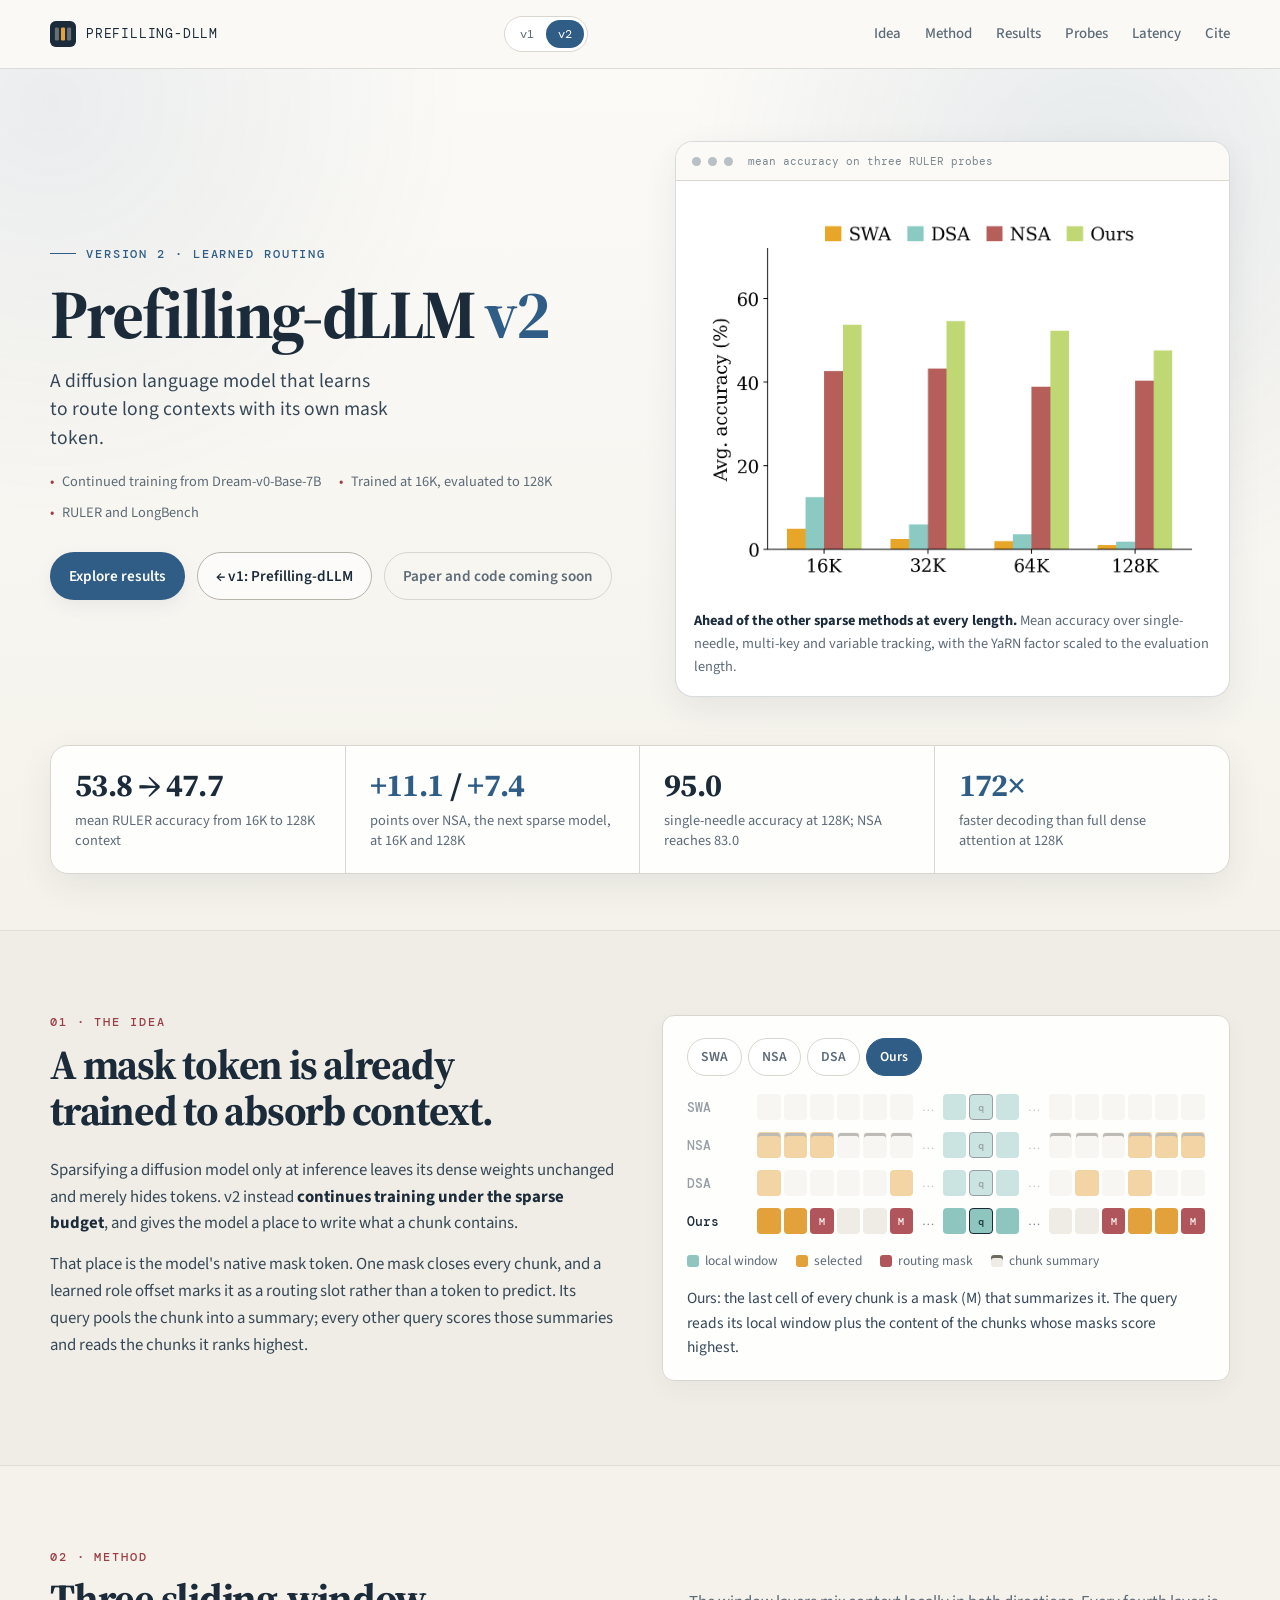
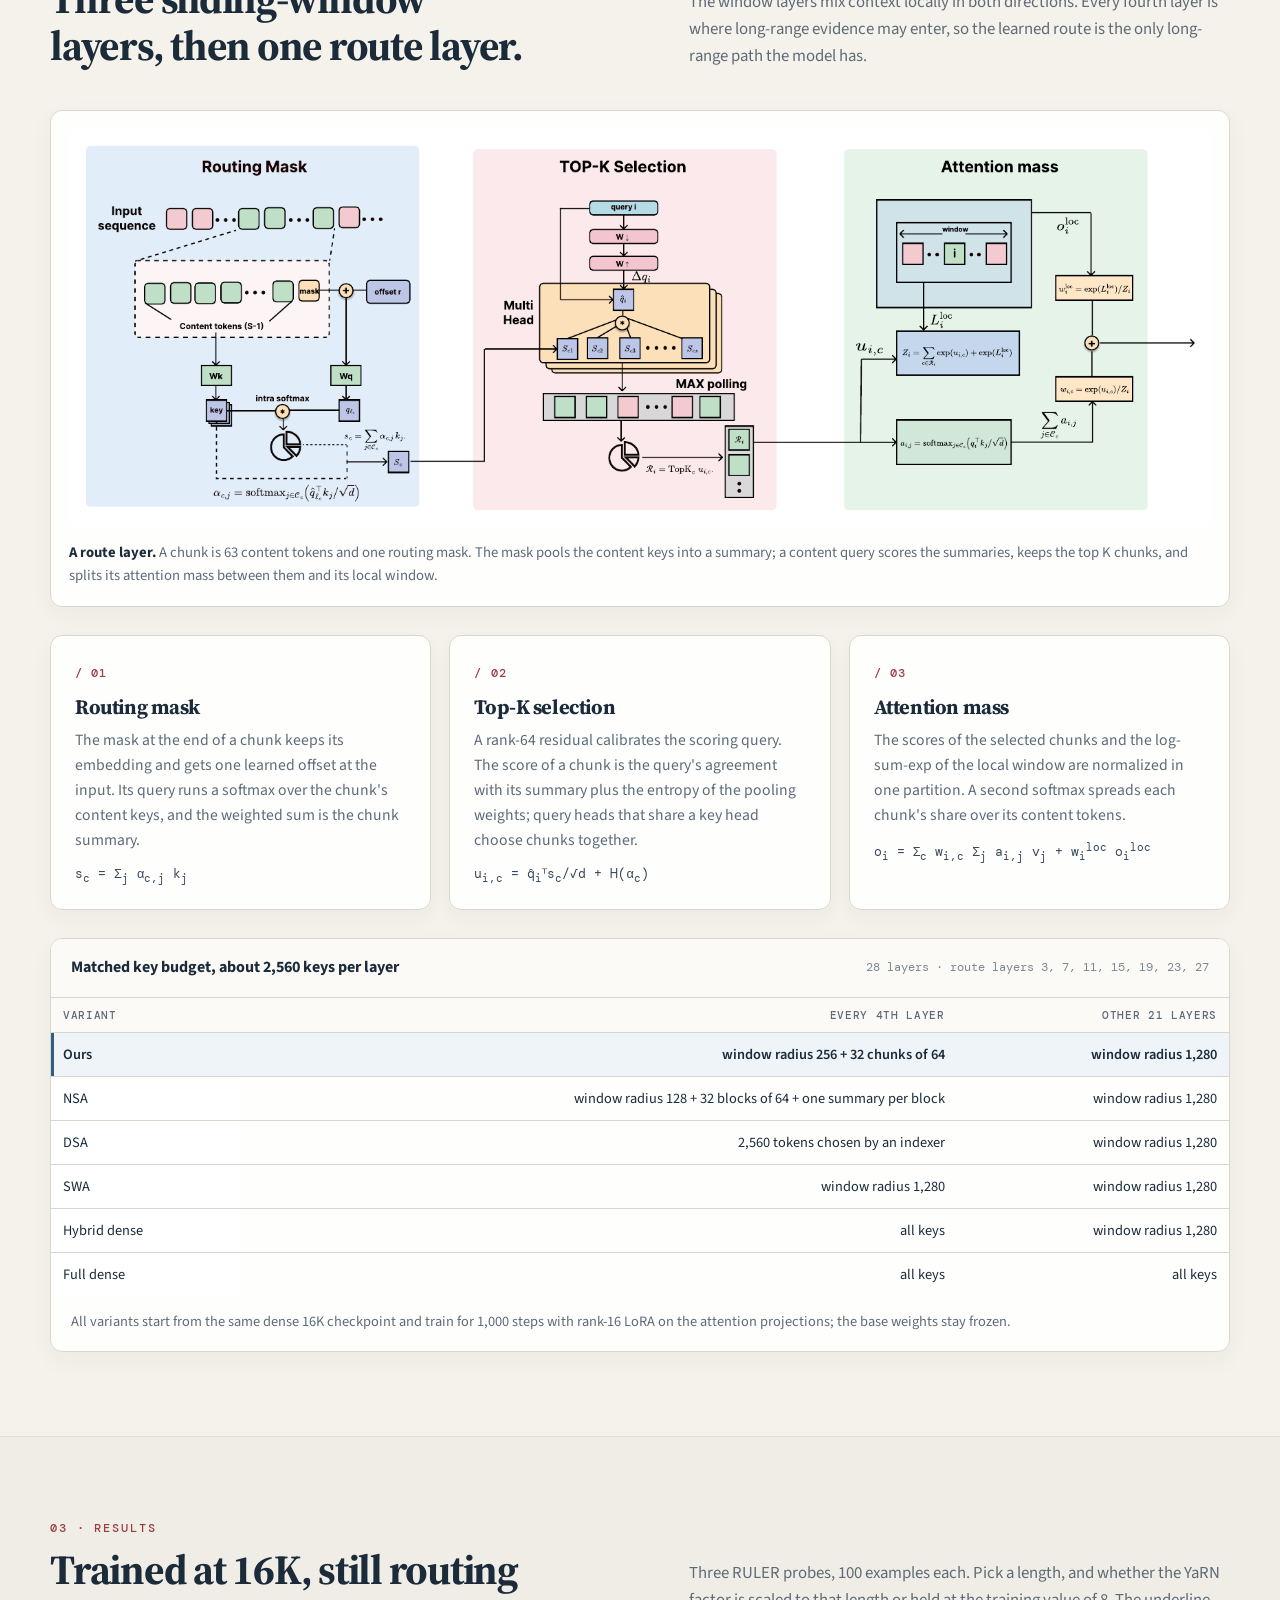
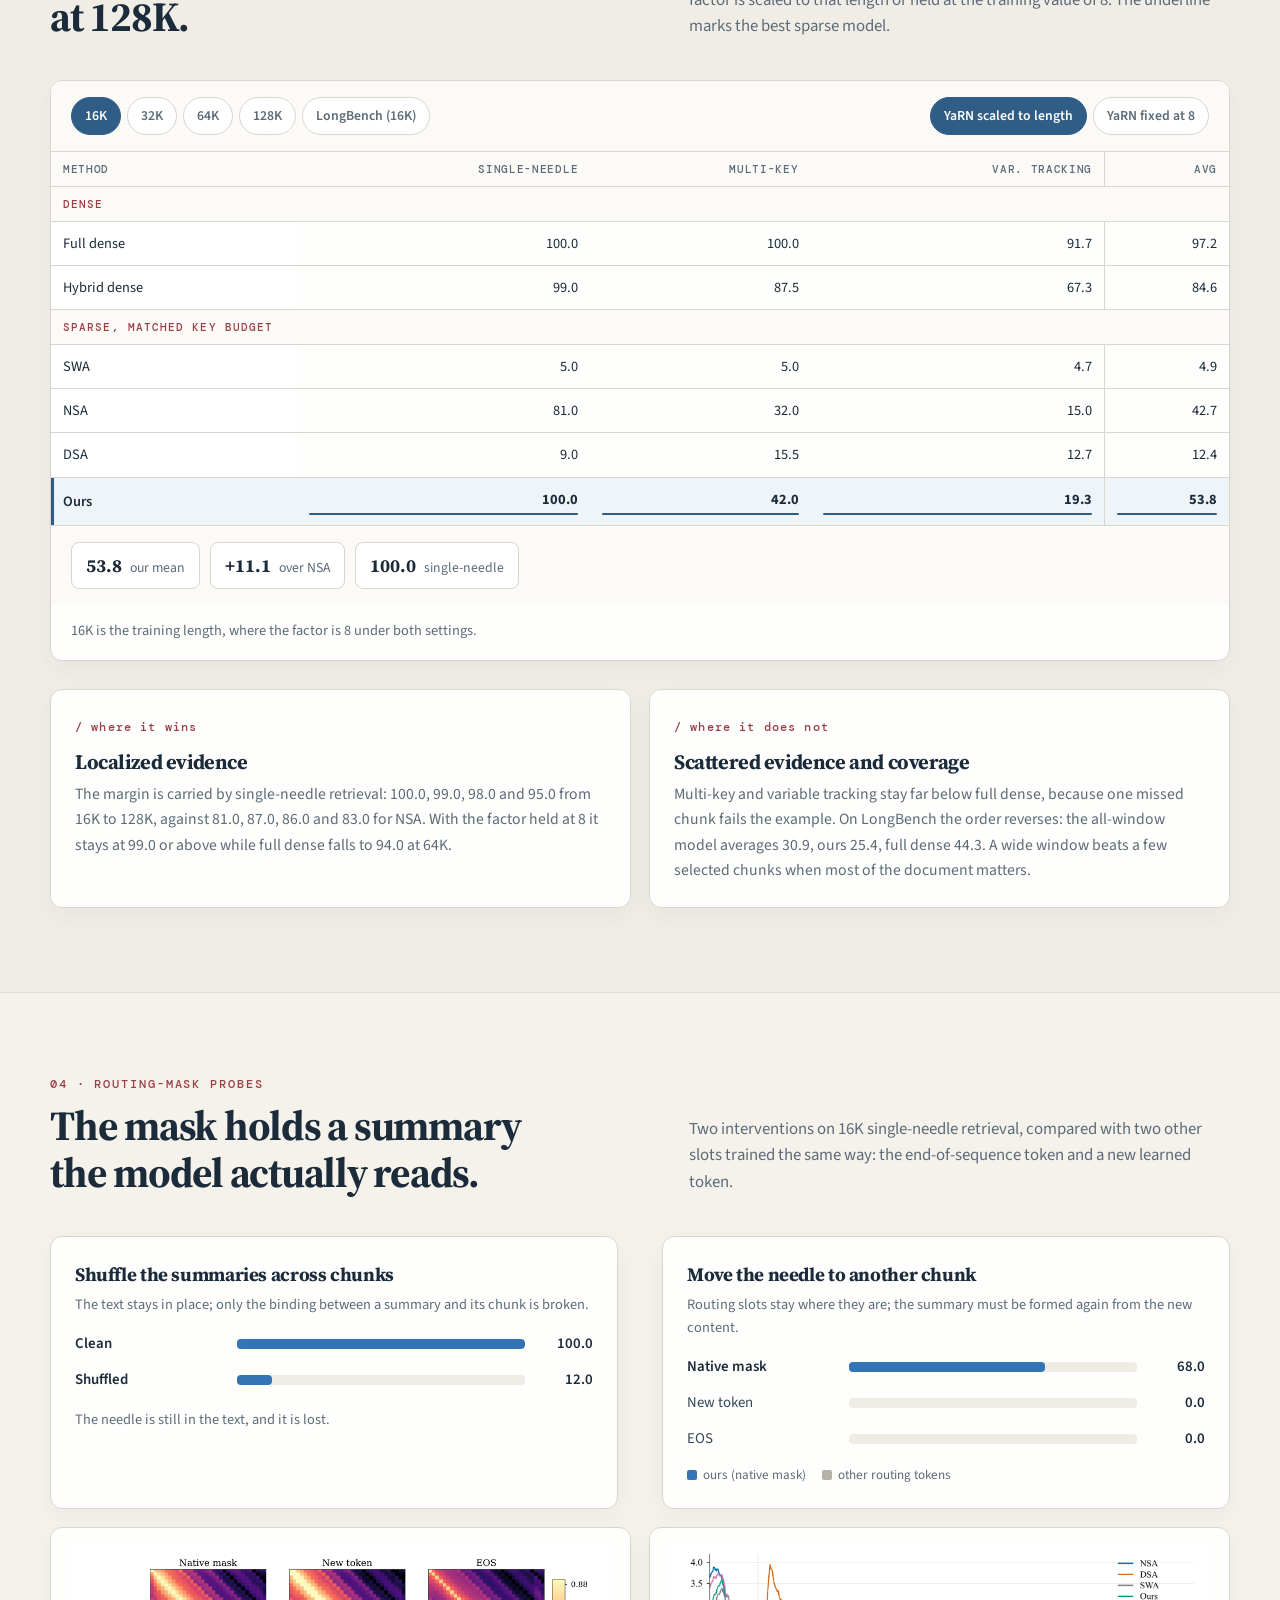
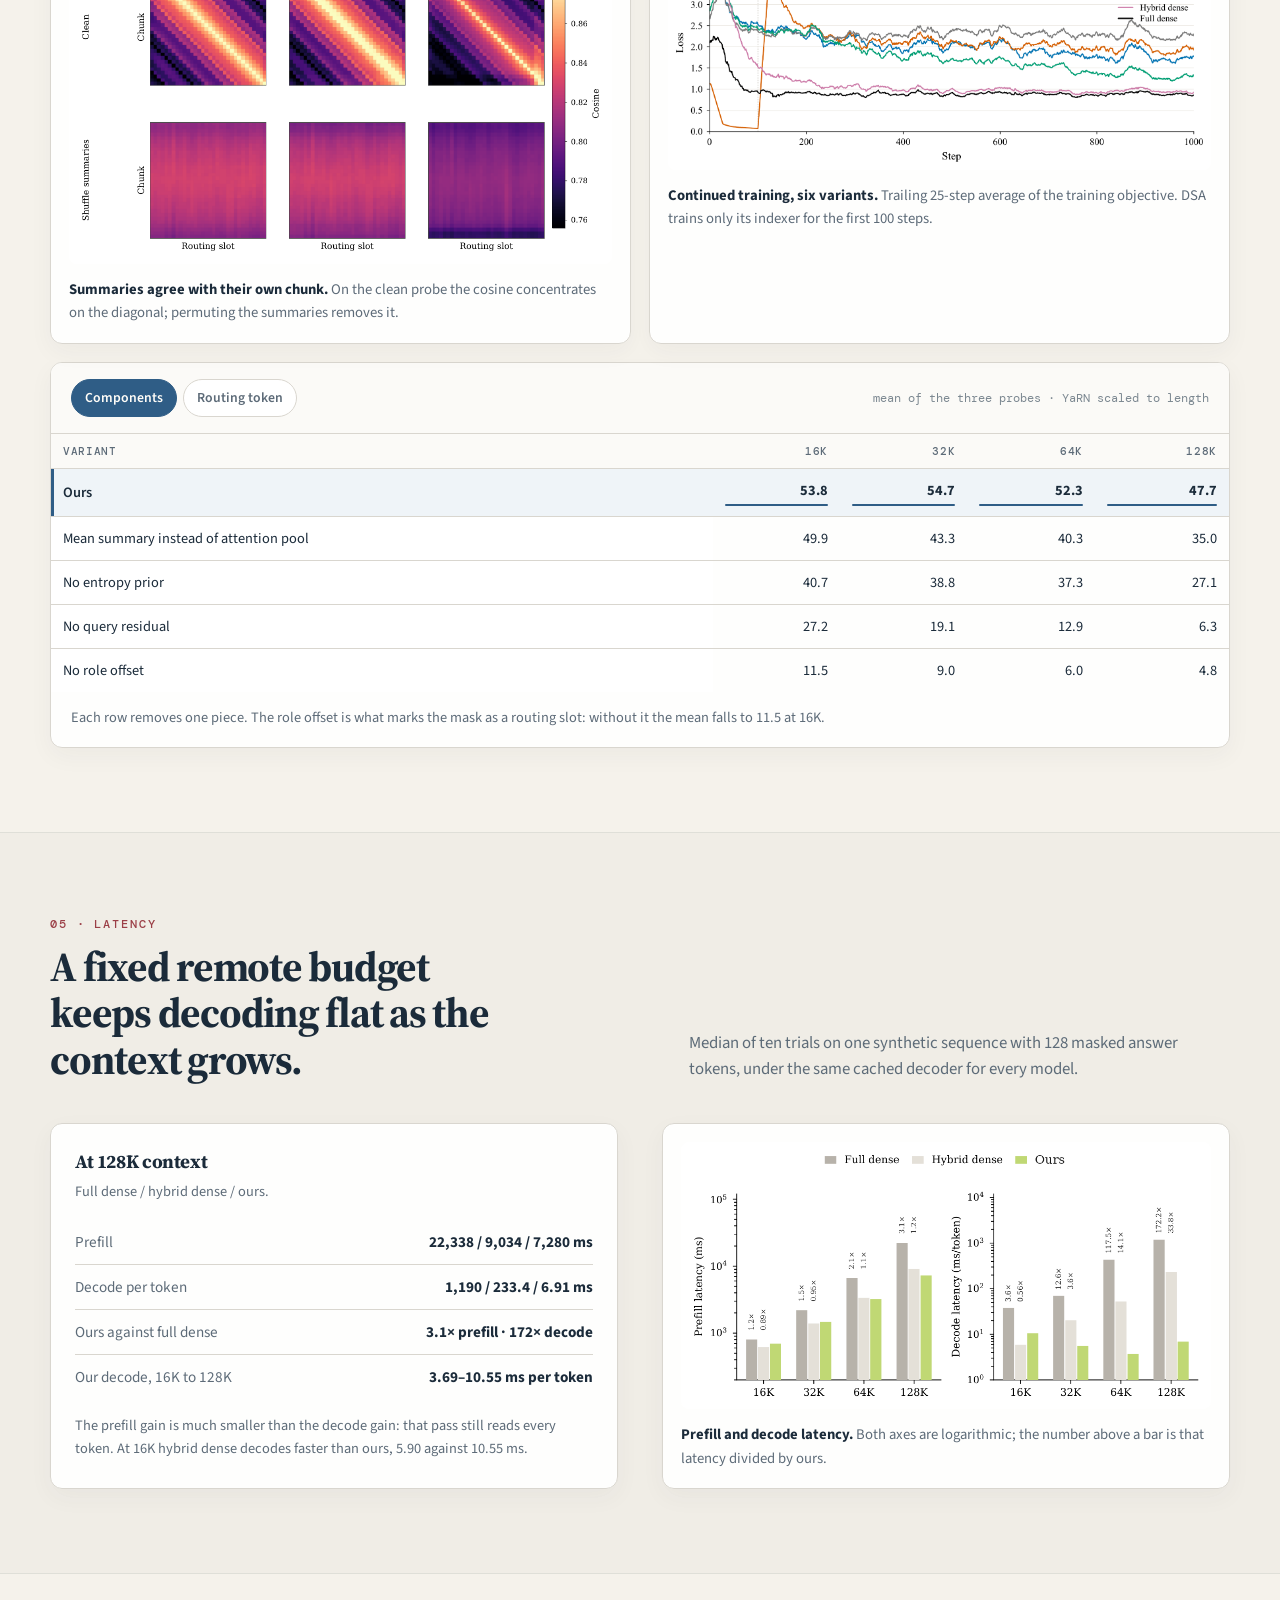
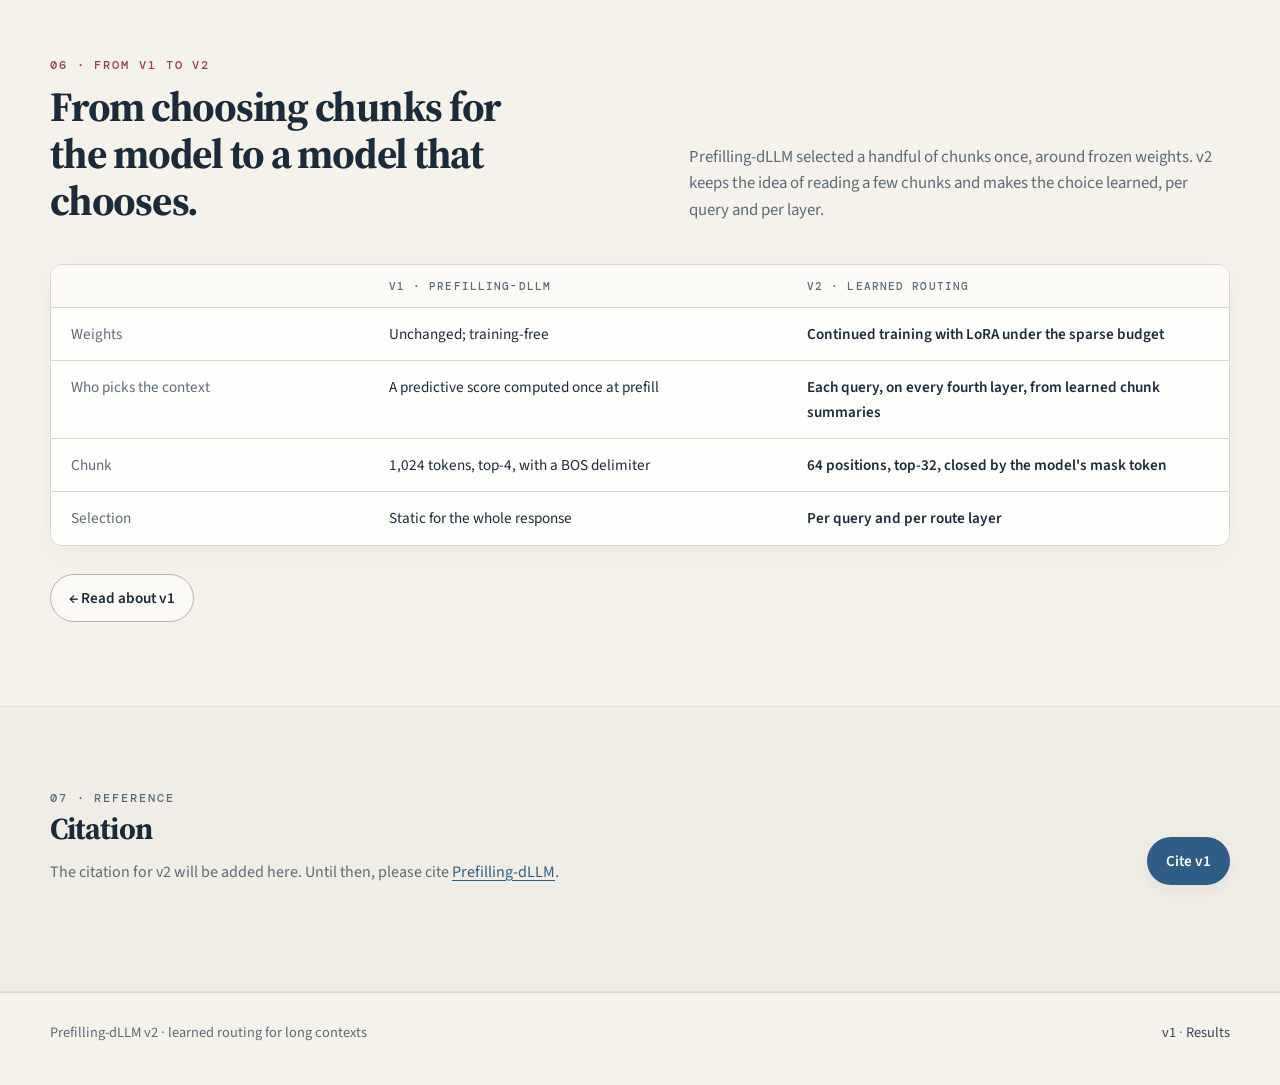
==== v2/index.html @ 4549645a "Add the Prefilling-dLLM project page Two static pages that share one stylesheet and script:  - index" ====
<!doctype html>
<html lang="en">
<head>
  <meta charset="utf-8">
  <meta name="viewport" content="width=device-width, initial-scale=1">
  <meta name="description" content="Prefilling-dLLM v2: continued training that teaches a diffusion language model to route long contexts with its native mask token.">
  <meta name="theme-color" content="#f5f2eb">
  <title>Prefilling-dLLM v2 · Learned routing for long-context diffusion LMs</title>
  <link rel="icon" type="image/svg+xml" href="../static/images/mark.svg">
  <link rel="stylesheet" href="../static/css/site.css?v=2">
</head>
<body class="v2">
  <header class="site-nav">
    <div class="nav-inner">
      <a class="brand" href="#top" aria-label="Prefilling-dLLM v2 home">
        <img src="../static/images/mark.svg" alt="">
        <span>Prefilling-dLLM</span>
      </a>
      <div class="version-switch" aria-label="Paper version">
        <a href="../">v1</a>
        <a href="./" aria-current="page">v2</a>
      </div>
      <button class="nav-toggle" type="button" aria-label="Toggle navigation" aria-expanded="false"><span></span></button>
      <nav class="nav-links" aria-label="Primary navigation">
        <a href="#idea">Idea</a>
        <a href="#method">Method</a>
        <a href="#results">Results</a>
        <a href="#probes">Probes</a>
        <a href="#latency">Latency</a>
        <a href="#cite">Cite</a>
      </nav>
    </div>
  </header>

  <main id="top">
    <section class="hero">
      <div class="hero-inner hero-grid">
        <div class="hero-copy reveal">
          <p class="eyebrow">Version 2 · Learned routing</p>
          <h1>Prefilling-dLLM <span class="accent">v2</span></h1>
          <p class="hero-subtitle">A diffusion language model that learns to route long contexts with its own mask token.</p>
          <div class="hero-meta" aria-label="Paper facts">
            <span>Continued training from Dream-v0-Base-7B</span>
            <span>Trained at 16K, evaluated to 128K</span>
            <span>RULER and LongBench</span>
          </div>
          <div class="hero-actions">
            <a class="button button-primary" href="#results">Explore results</a>
            <a class="button button-ghost" href="../">← v1: Prefilling-dLLM</a>
            <span class="button button-subtle" aria-disabled="true">Paper and code coming soon</span>
          </div>
        </div>

        <div class="hero-visual reveal">
          <div class="visual-shell">
            <div class="window-bar" aria-hidden="true">
              <span class="window-dot"></span><span class="window-dot"></span><span class="window-dot"></span>
              <span class="window-label">mean accuracy on three RULER probes</span>
            </div>
            <figure>
              <img src="../static/images/v2/mean-accuracy.png" alt="Mean accuracy of SWA, DSA, NSA and ours on three RULER probes at 16K, 32K, 64K and 128K context">
              <figcaption class="visual-caption"><strong>Ahead of the other sparse methods at every length.</strong> Mean accuracy over single-needle, multi-key and variable tracking, with the YaRN factor scaled to the evaluation length.</figcaption>
            </figure>
          </div>
        </div>
      </div>

      <div class="stat-strip reveal" aria-label="Headline results">
        <div class="stat"><span class="stat-value">53.8 → 47.7</span><span class="stat-label">mean RULER accuracy from 16K to 128K context</span></div>
        <div class="stat"><span class="stat-value"><em>+11.1</em> / <em>+7.4</em></span><span class="stat-label">points over NSA, the next sparse model, at 16K and 128K</span></div>
        <div class="stat"><span class="stat-value">95.0</span><span class="stat-label">single-needle accuracy at 128K; NSA reaches 83.0</span></div>
        <div class="stat"><span class="stat-value"><em>172×</em></span><span class="stat-label">faster decoding than full dense attention at 128K</span></div>
      </div>
    </section>

    <section class="section section-band" id="idea">
      <div class="section-inner">
        <div class="split-grid" style="align-items: start;">
          <div class="reveal">
            <p class="section-kicker">01 · The idea</p>
            <h2 class="section-title">A mask token is already trained to absorb context.</h2>
            <div class="prose" style="margin-top: 22px;">
              <p>Sparsifying a diffusion model only at inference leaves its dense weights unchanged and merely hides tokens. v2 instead <strong>continues training under the sparse budget</strong>, and gives the model a place to write what a chunk contains.</p>
              <p>That place is the model's native mask token. One mask closes every chunk, and a learned role offset marks it as a routing slot rather than a token to predict. Its query pools the chunk into a summary; every other query scores those summaries and reads the chunks it ranks highest.</p>
            </div>
          </div>

          <div class="visibility card reveal" aria-label="What a query can see under each sparse method">
            <div class="vis-controls" role="group" aria-label="Sparse attention method">
              <button class="tab" type="button" data-method="swa" data-note="SWA: a bidirectional sliding window around the query and nothing else. A needle outside the window cannot be reached.">SWA</button>
              <button class="tab" type="button" data-method="nsa" data-note="NSA: every chunk is compressed into a summary; the query reads the local window plus whole selected chunks.">NSA</button>
              <button class="tab" type="button" data-method="dsa" data-note="DSA: a lightweight indexer picks individual tokens scattered over the context.">DSA</button>
              <button class="tab" type="button" data-method="ours" data-note="Ours: the last cell of every chunk is a mask (M) that summarizes it. The query reads its local window plus the content of the chunks whose masks score highest.">Ours</button>
            </div>
            <div class="vis-rows">
              <div class="vis-row" data-method="swa"><span class="vis-name">SWA</span><div class="vis-cells">
                <span class="vis-cell"></span><span class="vis-cell"></span><span class="vis-cell"></span><span class="vis-cell"></span><span class="vis-cell"></span><span class="vis-cell"></span>
                <span class="vis-gap">…</span><span class="vis-cell local"></span><span class="vis-cell local query"></span><span class="vis-cell local"></span><span class="vis-gap">…</span>
                <span class="vis-cell"></span><span class="vis-cell"></span><span class="vis-cell"></span><span class="vis-cell"></span><span class="vis-cell"></span><span class="vis-cell"></span>
              </div></div>
              <div class="vis-row" data-method="nsa"><span class="vis-name">NSA</span><div class="vis-cells">
                <span class="vis-cell selected summary"></span><span class="vis-cell selected summary"></span><span class="vis-cell selected summary"></span><span class="vis-cell summary"></span><span class="vis-cell summary"></span><span class="vis-cell summary"></span>
                <span class="vis-gap">…</span><span class="vis-cell local"></span><span class="vis-cell local query"></span><span class="vis-cell local"></span><span class="vis-gap">…</span>
                <span class="vis-cell summary"></span><span class="vis-cell summary"></span><span class="vis-cell summary"></span><span class="vis-cell selected summary"></span><span class="vis-cell selected summary"></span><span class="vis-cell selected summary"></span>
              </div></div>
              <div class="vis-row" data-method="dsa"><span class="vis-name">DSA</span><div class="vis-cells">
                <span class="vis-cell selected"></span><span class="vis-cell"></span><span class="vis-cell"></span><span class="vis-cell"></span><span class="vis-cell"></span><span class="vis-cell selected"></span>
                <span class="vis-gap">…</span><span class="vis-cell local"></span><span class="vis-cell local query"></span><span class="vis-cell local"></span><span class="vis-gap">…</span>
                <span class="vis-cell"></span><span class="vis-cell selected"></span><span class="vis-cell"></span><span class="vis-cell selected"></span><span class="vis-cell"></span><span class="vis-cell"></span>
              </div></div>
              <div class="vis-row" data-method="ours"><span class="vis-name">Ours</span><div class="vis-cells">
                <span class="vis-cell selected"></span><span class="vis-cell selected"></span><span class="vis-cell route"></span><span class="vis-cell"></span><span class="vis-cell"></span><span class="vis-cell route"></span>
                <span class="vis-gap">…</span><span class="vis-cell local"></span><span class="vis-cell local query"></span><span class="vis-cell local"></span><span class="vis-gap">…</span>
                <span class="vis-cell"></span><span class="vis-cell"></span><span class="vis-cell route"></span><span class="vis-cell selected"></span><span class="vis-cell selected"></span><span class="vis-cell route"></span>
              </div></div>
            </div>
            <div class="vis-legend">
              <span><i style="background:#8fc5bf"></i>local window</span>
              <span><i style="background:#e2a13a"></i>selected</span>
              <span><i style="background:#b0555b"></i>routing mask</span>
              <span><i style="background:var(--band); box-shadow: inset 0 3px 0 #6f6a5f"></i>chunk summary</span>
            </div>
            <p class="vis-note" aria-live="polite"></p>
          </div>
        </div>
      </div>
    </section>

    <section class="section" id="method">
      <div class="section-inner">
        <div class="section-heading-row reveal">
          <div>
            <p class="section-kicker">02 · Method</p>
            <h2 class="section-title">Three sliding-window layers, then one route layer.</h2>
          </div>
          <p class="section-intro">The window layers mix context locally in both directions. Every fourth layer is where long-range evidence may enter, so the learned route is the only long-range path the model has.</p>
        </div>

        <figure class="figure-card card reveal">
          <img src="../static/images/v2/route-layer.png" alt="Computation on a route layer: the routing mask pools its chunk into a summary, queries select the top-K chunks, and attention mass is split between the selected chunks and the local window">
          <figcaption><strong>A route layer.</strong> A chunk is 63 content tokens and one routing mask. The mask pools the content keys into a summary; a content query scores the summaries, keeps the top K chunks, and splits its attention mass between them and its local window.</figcaption>
        </figure>

        <div class="feature-grid">
          <article class="feature-card card reveal"><span class="feature-index">/ 01</span><h3>Routing mask</h3><p>The mask at the end of a chunk keeps its embedding and gets one learned offset at the input. Its query runs a softmax over the chunk's content keys, and the weighted sum is the chunk summary.</p><p class="formula">s<sub>c</sub> = Σ<sub>j</sub> α<sub>c,j</sub> k<sub>j</sub></p></article>
          <article class="feature-card card reveal"><span class="feature-index">/ 02</span><h3>Top-K selection</h3><p>A rank-64 residual calibrates the scoring query. The score of a chunk is the query's agreement with its summary plus the entropy of the pooling weights; query heads that share a key head choose chunks together.</p><p class="formula">u<sub>i,c</sub> = q̂<sub>i</sub>ᵀs<sub>c</sub>/√d + H(α<sub>c</sub>)</p></article>
          <article class="feature-card card reveal"><span class="feature-index">/ 03</span><h3>Attention mass</h3><p>The scores of the selected chunks and the log-sum-exp of the local window are normalized in one partition. A second softmax spreads each chunk's share over its content tokens.</p><p class="formula">o<sub>i</sub> = Σ<sub>c</sub> w<sub>i,c</sub> Σ<sub>j</sub> a<sub>i,j</sub> v<sub>j</sub> + w<sub>i</sub><sup>loc</sup> o<sub>i</sub><sup>loc</sup></p></article>
        </div>

        <div class="table-shell card reveal" style="margin-top: 28px;">
          <div class="table-toolbar"><strong>Matched key budget, about 2,560 keys per layer</strong><span class="table-note">28 layers · route layers 3, 7, 11, 15, 19, 23, 27</span></div>
          <div class="table-wrap">
            <table class="results-table" aria-label="Layer contracts of the compared variants">
              <thead><tr><th>Variant</th><th>Every 4th layer</th><th>Other 21 layers</th></tr></thead>
              <tbody>
                <tr class="ours"><td>Ours</td><td>window radius 256 + 32 chunks of 64</td><td>window radius 1,280</td></tr>
                <tr><td>NSA</td><td>window radius 128 + 32 blocks of 64 + one summary per block</td><td>window radius 1,280</td></tr>
                <tr><td>DSA</td><td>2,560 tokens chosen by an indexer</td><td>window radius 1,280</td></tr>
                <tr><td>SWA</td><td>window radius 1,280</td><td>window radius 1,280</td></tr>
                <tr><td>Hybrid dense</td><td>all keys</td><td>window radius 1,280</td></tr>
                <tr><td>Full dense</td><td>all keys</td><td>all keys</td></tr>
              </tbody>
            </table>
          </div>
          <div class="table-caption">All variants start from the same dense 16K checkpoint and train for 1,000 steps with rank-16 LoRA on the attention projections; the base weights stay frozen.</div>
        </div>
      </div>
    </section>

    <section class="section section-band" id="results">
      <div class="section-inner">
        <div class="section-heading-row reveal">
          <div>
            <p class="section-kicker">03 · Results</p>
            <h2 class="section-title">Trained at 16K, still routing at 128K.</h2>
          </div>
          <p class="section-intro">Three RULER probes, 100 examples each. Pick a length, and whether the YaRN factor is scaled to that length or held at the training value of 8. The underline marks the best sparse model.</p>
        </div>

        <div class="table-shell card reveal" data-table="ruler">
          <div class="table-toolbar">
            <div class="tabs" role="tablist" aria-label="Benchmark" data-role="tabs"></div>
            <div class="tabs" role="tablist" aria-label="YaRN factor" data-role="views"></div>
          </div>
          <div class="table-wrap"><table class="results-table" aria-label="Accuracy by method"></table></div>
          <div class="table-summary" aria-label="Summary of the selected table"></div>
          <div class="table-caption"></div>
        </div>

        <div class="feature-grid two">
          <article class="feature-card card reveal"><span class="feature-index">/ where it wins</span><h3>Localized evidence</h3><p>The margin is carried by single-needle retrieval: 100.0, 99.0, 98.0 and 95.0 from 16K to 128K, against 81.0, 87.0, 86.0 and 83.0 for NSA. With the factor held at 8 it stays at 99.0 or above while full dense falls to 94.0 at 64K.</p></article>
          <article class="feature-card card reveal"><span class="feature-index">/ where it does not</span><h3>Scattered evidence and coverage</h3><p>Multi-key and variable tracking stay far below full dense, because one missed chunk fails the example. On LongBench the order reverses: the all-window model averages 30.9, ours 25.4, full dense 44.3. A wide window beats a few selected chunks when most of the document matters.</p></article>
        </div>
      </div>
    </section>

    <section class="section" id="probes">
      <div class="section-inner">
        <div class="section-heading-row reveal">
          <div>
            <p class="section-kicker">04 · Routing-mask probes</p>
            <h2 class="section-title">The mask holds a summary the model actually reads.</h2>
          </div>
          <p class="section-intro">Two interventions on 16K single-needle retrieval, compared with two other slots trained the same way: the end-of-sequence token and a new learned token.</p>
        </div>

        <div class="split-grid" style="align-items: stretch;">
          <div class="bar-block card reveal">
            <h3>Shuffle the summaries across chunks</h3>
            <p class="bar-sub">The text stays in place; only the binding between a summary and its chunk is broken.</p>
            <ul class="bar-list" aria-label="Single-needle accuracy after shuffling summaries">
              <li class="bar-item is-ours"><span class="bar-name">Clean</span><div class="bar" title="100.0"><i style="width: 100%"></i></div><span class="bar-value">100.0</span></li>
              <li class="bar-item is-ours"><span class="bar-name">Shuffled</span><div class="bar" title="12.0"><i style="width: 12%"></i></div><span class="bar-value">12.0</span></li>
            </ul>
            <p class="bar-sub" style="margin: 16px 0 0;">The needle is still in the text, and it is lost.</p>
          </div>
          <div class="bar-block card reveal">
            <h3>Move the needle to another chunk</h3>
            <p class="bar-sub">Routing slots stay where they are; the summary must be formed again from the new content.</p>
            <ul class="bar-list" aria-label="Single-needle accuracy after moving the needle">
              <li class="bar-item is-ours"><span class="bar-name">Native mask</span><div class="bar" title="68.0"><i style="width: 68%"></i></div><span class="bar-value">68.0</span></li>
              <li class="bar-item"><span class="bar-name">New token</span><div class="bar" title="0.0"><i style="width: 0%"></i></div><span class="bar-value">0.0</span></li>
              <li class="bar-item"><span class="bar-name">EOS</span><div class="bar" title="0.0"><i style="width: 0%"></i></div><span class="bar-value">0.0</span></li>
            </ul>
            <div class="bar-legend"><span><i class="ours"></i>ours (native mask)</span><span><i></i>other routing tokens</span></div>
          </div>
        </div>

        <div class="figure-grid">
          <figure class="figure-card card reveal">
            <img src="../static/images/v2/summary-cosine.png" alt="Cosine similarity between each chunk and each routing slot for the native mask, a new token and EOS, on the clean probe and after shuffling summaries">
            <figcaption><strong>Summaries agree with their own chunk.</strong> On the clean probe the cosine concentrates on the diagonal; permuting the summaries removes it.</figcaption>
          </figure>
          <figure class="figure-card card reveal">
            <img src="../static/images/v2/training-loss.png" alt="Training loss over 1000 continued-training steps for NSA, DSA, SWA, ours, hybrid dense and full dense">
            <figcaption><strong>Continued training, six variants.</strong> Trailing 25-step average of the training objective. DSA trains only its indexer for the first 100 steps.</figcaption>
          </figure>
        </div>

        <div class="table-shell card reveal" data-table="ablation" style="margin-top: 18px;">
          <div class="table-toolbar">
            <div class="tabs" role="tablist" aria-label="Ablation" data-role="tabs"></div>
            <span class="table-note"></span>
          </div>
          <div class="table-wrap"><table class="results-table" aria-label="Ablation results"></table></div>
          <div class="table-caption"></div>
        </div>
      </div>
    </section>

    <section class="section section-band" id="latency">
      <div class="section-inner">
        <div class="section-heading-row reveal">
          <div>
            <p class="section-kicker">05 · Latency</p>
            <h2 class="section-title">A fixed remote budget keeps decoding flat as the context grows.</h2>
          </div>
          <p class="section-intro">Median of ten trials on one synthetic sequence with 128 masked answer tokens, under the same cached decoder for every model.</p>
        </div>
        <div class="split-grid" style="align-items: stretch;">
          <div class="bar-block card reveal">
            <h3>At 128K context</h3>
            <p class="bar-sub">Full dense / hybrid dense / ours.</p>
            <div class="mini-metric"><span>Prefill</span><strong>22,338 / 9,034 / 7,280 ms</strong></div>
            <div class="mini-metric"><span>Decode per token</span><strong>1,190 / 233.4 / 6.91 ms</strong></div>
            <div class="mini-metric"><span>Ours against full dense</span><strong>3.1× prefill · 172× decode</strong></div>
            <div class="mini-metric"><span>Our decode, 16K to 128K</span><strong>3.69–10.55 ms per token</strong></div>
            <p class="bar-sub" style="margin: 14px 0 0;">The prefill gain is much smaller than the decode gain: that pass still reads every token. At 16K hybrid dense decodes faster than ours, 5.90 against 10.55 ms.</p>
          </div>
          <figure class="figure-card card reveal">
            <img src="../static/images/v2/latency.png" alt="Prefill latency and decode latency per token at 16K, 32K, 64K and 128K for full dense, hybrid dense and ours, on logarithmic axes">
            <figcaption><strong>Prefill and decode latency.</strong> Both axes are logarithmic; the number above a bar is that latency divided by ours.</figcaption>
          </figure>
        </div>
      </div>
    </section>

    <section class="section" id="series">
      <div class="section-inner">
        <div class="section-heading-row reveal">
          <div>
            <p class="section-kicker">06 · From v1 to v2</p>
            <h2 class="section-title">From choosing chunks for the model to a model that chooses.</h2>
          </div>
          <p class="section-intro">Prefilling-dLLM selected a handful of chunks once, around frozen weights. v2 keeps the idea of reading a few chunks and makes the choice learned, per query and per layer.</p>
        </div>
        <div class="compare card reveal" aria-label="v1 compared with v2">
          <div class="compare-row compare-head"><span></span><span>v1 · Prefilling-dLLM</span><span>v2 · Learned routing</span></div>
          <div class="compare-row"><span>Weights</span><span data-label="v1">Unchanged; training-free</span><span class="is-here" data-label="v2">Continued training with LoRA under the sparse budget</span></div>
          <div class="compare-row"><span>Who picks the context</span><span data-label="v1">A predictive score computed once at prefill</span><span class="is-here" data-label="v2">Each query, on every fourth layer, from learned chunk summaries</span></div>
          <div class="compare-row"><span>Chunk</span><span data-label="v1">1,024 tokens, top-4, with a BOS delimiter</span><span class="is-here" data-label="v2">64 positions, top-32, closed by the model's mask token</span></div>
          <div class="compare-row"><span>Selection</span><span data-label="v1">Static for the whole response</span><span class="is-here" data-label="v2">Per query and per route layer</span></div>
        </div>
        <div class="hero-actions">
          <a class="button button-ghost" href="../">← Read about v1</a>
        </div>
      </div>
    </section>

    <section class="section section-band" id="cite">
      <div class="section-inner">
        <div class="citation-card reveal">
          <div>
            <p class="section-kicker">07 · Reference</p>
            <h2>Citation</h2>
            <p>The citation for v2 will be added here. Until then, please cite <a class="inline-link" href="../#cite">Prefilling-dLLM</a>.</p>
          </div>
          <a class="button button-primary" href="../#cite">Cite v1</a>
        </div>
      </div>
    </section>
  </main>

  <footer class="footer">
    <div class="footer-inner">
      <span>Prefilling-dLLM v2 · learned routing for long contexts</span>
      <span><a href="../">v1</a> · <a href="#results">Results</a></span>
    </div>
  </footer>

  <script>
    (function () {
      var probes = ['Single-needle', 'Multi-key', 'Var. tracking', 'Avg'];
      function ruler(dense, sparse, summary, caption) {
        return {
          groups: [
            { label: 'Dense', rows: [
              { name: 'Full dense', values: dense[0] },
              { name: 'Hybrid dense', values: dense[1] }
            ] },
            { label: 'Sparse, matched key budget', rank: true, rows: [
              { name: 'SWA', values: sparse[0] },
              { name: 'NSA', values: sparse[1] },
              { name: 'DSA', values: sparse[2] },
              { name: 'Ours', ours: true, values: sparse[3] }
            ] }
          ],
          summary: summary,
          caption: caption
        };
      }
      var sameAt16 = ruler(
        [[100.0, 100.0, 91.7, 97.2], [99.0, 87.5, 67.3, 84.6]],
        [[5.0, 5.0, 4.7, 4.9], [81.0, 32.0, 15.0, 42.7], [9.0, 15.5, 12.7, 12.4], [100.0, 42.0, 19.3, 53.8]],
        [['53.8', 'our mean'], ['+11.1', 'over NSA'], ['100.0', 'single-needle']],
        '16K is the training length, where the factor is 8 under both settings.'
      );
      var longbench = ['NarrativeQA', 'Qasper', 'MF-en', 'HotpotQA', '2WikiMQA', 'Musique', 'GovReport', 'QMSum', 'MultiNews', 'SAMSum', 'TREC', 'TriviaQA', 'PCount', 'PRe', 'LCC', 'RB-P', 'Avg'];
      window.PAGE = { tables: {
        ruler: {
          defaultView: 'scaled',
          views: [{ key: 'scaled', label: 'YaRN scaled to length' }, { key: 'fixed', label: 'YaRN fixed at 8' }],
          tabs: [
            { label: '16K', columns: probes, lastIsAverage: true, views: { scaled: sameAt16, fixed: sameAt16 } },
            { label: '32K', columns: probes, lastIsAverage: true, views: {
              scaled: ruler(
                [[100.0, 99.5, 80.0, 93.2], [99.0, 80.0, 69.0, 82.7]],
                [[2.0, 1.0, 4.3, 2.4], [87.0, 30.5, 12.3, 43.3], [7.0, 6.0, 4.7, 5.9], [99.0, 47.5, 17.7, 54.7]],
                [['54.7', 'our mean'], ['+11.4', 'over NSA'], ['99.0', 'single-needle']],
                'Twice the training length, YaRN factor 16.'),
              fixed: ruler(
                [[100.0, 96.5, 75.7, 90.7], [100.0, 81.5, 67.7, 83.1]],
                [[2.0, 1.0, 4.3, 2.4], [84.0, 32.0, 10.0, 42.0], [6.0, 7.0, 4.0, 5.7], [99.0, 35.0, 18.0, 50.7]],
                [['50.7', 'our mean'], ['+8.7', 'over NSA'], ['99.0', 'single-needle']],
                'Twice the training length with the training factor: multi-key drops from 47.5 to 35.0.')
            } },
            { label: '64K', columns: probes, lastIsAverage: true, views: {
              scaled: ruler(
                [[100.0, 97.5, 69.3, 88.9], [98.0, 81.5, 62.7, 80.7]],
                [[3.0, 2.0, 0.7, 1.9], [86.0, 22.0, 9.0, 39.0], [3.0, 5.0, 2.7, 3.6], [98.0, 45.0, 14.0, 52.3]],
                [['52.3', 'our mean'], ['+13.3', 'over NSA'], ['98.0', 'single-needle']],
                'Four times the training length, YaRN factor 32.'),
              fixed: ruler(
                [[94.0, 68.5, 40.7, 67.7], [70.0, 73.5, 59.3, 67.6]],
                [[3.0, 2.5, 1.0, 2.2], [79.0, 16.0, 9.3, 34.8], [5.0, 4.0, 2.0, 3.7], [100.0, 27.0, 17.0, 48.0]],
                [['48.0', 'our mean'], ['+13.2', 'over NSA'], ['100.0 vs 94.0', 'single-needle against full dense']],
                'With the factor held at 8, ours keeps single-needle at 100.0 while full dense falls to 94.0.')
            } },
            { label: '128K', columns: probes, lastIsAverage: true, views: {
              scaled: ruler(
                [[100.0, 100.0, 62.3, 87.4], [85.0, 83.5, 53.7, 74.1]],
                [[2.0, 0.0, 1.0, 1.0], [83.0, 29.0, 9.0, 40.3], [2.0, 1.5, 2.0, 1.8], [95.0, 37.5, 10.7, 47.7]],
                [['47.7', 'our mean'], ['+7.4', 'over NSA'], ['95.0 vs 85.0', 'single-needle against hybrid dense']],
                'Eight times the training length, YaRN factor 64.'),
              fixed: ruler(
                [[85.0, 90.0, 34.1, 69.7], [25.0, 25.0, 27.0, 25.7]],
                [[1.0, 0.0, 0.0, 0.3], [79.0, 12.0, 5.0, 32.0], [3.0, 0.5, 1.3, 1.6], [99.0, 32.5, 8.0, 46.5]],
                [['46.5', 'our mean'], ['+14.5', 'over NSA'], ['99.0 vs 25.0', 'single-needle against hybrid dense']],
                'Eight times the training length with the training factor: hybrid dense falls to 25.0 on single-needle.')
            } },
            { label: 'LongBench (16K)', columns: longbench, lastIsAverage: true,
              groups: [
                { label: 'Dense', rows: [
                  { name: 'Full dense', values: [29.1, 36.0, 53.7, 60.1, 47.1, 38.8, 5.1, 22.8, 4.7, 42.9, 73.5, 91.2, 2.0, 99.5, 47.9, 53.8, 44.3] },
                  { name: 'Hybrid dense', values: [25.4, 37.1, 48.5, 59.3, 40.6, 39.2, 8.7, 24.9, 1.5, 35.7, 72.0, 88.7, 2.0, 96.3, 46.2, 55.7, 42.6] }
                ] },
                { label: 'Sparse, matched key budget', rank: true, rows: [
                  { name: 'SWA', values: [18.0, 20.8, 26.4, 28.3, 28.1, 12.8, 19.8, 20.7, 13.7, 41.9, 64.0, 86.2, 1.7, 14.5, 45.8, 50.8, 30.9] },
                  { name: 'NSA', values: [13.1, 16.2, 28.3, 22.6, 20.6, 10.8, 16.2, 20.6, 17.0, 38.9, 60.0, 79.5, 0.3, 0.5, 38.6, 41.9, 26.6] },
                  { name: 'DSA', values: [18.1, 17.3, 28.3, 20.4, 22.7, 13.3, 15.2, 16.5, 14.0, 34.2, 61.0, 74.8, 2.1, 4.4, 33.4, 36.9, 25.8] },
                  { name: 'Ours', ours: true, values: [10.4, 14.8, 17.7, 24.3, 26.3, 10.1, 13.4, 18.4, 17.2, 35.0, 62.0, 70.6, 0.8, 5.6, 37.6, 42.6, 25.4] }
                ] }
              ],
              summary: [['25.4', 'our mean'], ['30.9', 'SWA, the best sparse model here'], ['44.3', 'full dense']],
              caption: 'LongBench-v1 at the 16K training length. The ranking of the sparse models reverses: most tasks need coverage of the whole document.'
            }
          ]
        },
        ablation: {
          tabs: [
            { label: 'Components', columns: ['16K', '32K', '64K', '128K'], rowHeader: 'Variant',
              note: 'mean of the three probes · YaRN scaled to length',
              groups: [{ rank: true, rows: [
                { name: 'Ours', ours: true, values: [53.8, 54.7, 52.3, 47.7] },
                { name: 'Mean summary instead of attention pool', values: [49.9, 43.3, 40.3, 35.0] },
                { name: 'No entropy prior', values: [40.7, 38.8, 37.3, 27.1] },
                { name: 'No query residual', values: [27.2, 19.1, 12.9, 6.3] },
                { name: 'No role offset', values: [11.5, 9.0, 6.0, 4.8] }
              ] }],
              caption: 'Each row removes one piece. The role offset is what marks the mask as a routing slot: without it the mean falls to 11.5 at 16K.'
            },
            { label: 'Routing token', columns: ['16K', '32K', '64K', '128K'], rowHeader: 'Token in the routing slot',
              note: 'mean of the three probes · YaRN scaled to length',
              groups: [{ rank: true, rows: [
                { name: 'Native mask (ours)', ours: true, values: [53.8, 54.7, 52.3, 47.7] },
                { name: 'New learned token', values: [41.3, 40.1, 40.1, 31.0] },
                { name: 'EOS', values: [10.0, 4.6, 4.1, null] }
              ] }],
              caption: 'The same recipe with another token in the routing slot. The 128K run with EOS was not run.'
            }
          ]
        }
      } };
    })();
  </script>
  <script src="../static/js/site.js?v=2"></script>
</body>
</html>
---- static/css/site.css ----
@import url('https://fonts.googleapis.com/css2?family=DM+Mono:wght@400;500&family=Source+Sans+3:wght@400;500;600;700&family=Source+Serif+4:opsz,wght@8..60,600;8..60,700&display=swap');

/* Paper-poster palette shared by the Prefilling-dLLM pages. */
:root {
  --ink: #1b2b3a;
  --ink-soft: #364858;
  --muted: #5d6b78;
  --muted-2: #7b8790;
  --paper: #f5f2eb;
  --paper-2: #fbfaf7;
  --band: #efece5;
  --surface: #ffffff;
  --line: #d9d6cf;
  --line-strong: #b7b4ac;
  --accent: #0b5a47;
  --accent-strong: #08463a;
  --accent-wash: rgba(11, 90, 71, 0.08);
  --accent-2: #8a6332;
  --neutral-mark: #b4b1a8;
  --mark: #1a8468;
  --shadow: 0 12px 34px rgba(42, 52, 60, 0.08);
  --radius-lg: 18px;
  --radius-md: 12px;
  --radius-sm: 8px;
  --mono: 'DM Mono', ui-monospace, SFMono-Regular, Menlo, Consolas, monospace;
  --serif: 'Source Serif 4', Georgia, serif;
  --sans: 'Source Sans 3', -apple-system, BlinkMacSystemFont, 'Segoe UI', sans-serif;
}

body.v2 {
  --accent: #2f5d86;
  --accent-strong: #244a6c;
  --accent-wash: rgba(47, 93, 134, 0.08);
  --accent-2: #9b3f47;
  --mark: #3274b5;
}

* { box-sizing: border-box; }
html { scroll-behavior: smooth; }

body {
  margin: 0;
  background: var(--paper);
  color: var(--ink);
  font-family: var(--sans);
  font-size: 16px;
  line-height: 1.6;
  overflow-x: hidden;
}

body::before {
  content: '';
  position: fixed;
  inset: 0;
  pointer-events: none;
  opacity: 0.28;
  background-image: linear-gradient(rgba(53, 99, 138, 0.06) 1px, transparent 1px),
    linear-gradient(90deg, rgba(53, 99, 138, 0.06) 1px, transparent 1px);
  background-size: 48px 48px;
  -webkit-mask-image: linear-gradient(to bottom, #000, transparent 80%);
  mask-image: linear-gradient(to bottom, #000, transparent 80%);
  z-index: -1;
}

a { color: inherit; text-decoration: none; }
button { font: inherit; }
img { max-width: 100%; display: block; }
code { font-family: var(--mono); font-size: 0.88em; }

:focus-visible { outline: 2px solid var(--accent); outline-offset: 3px; border-radius: 4px; }

/* Navigation ------------------------------------------------------------- */
.site-nav {
  position: sticky;
  top: 0;
  z-index: 20;
  border-bottom: 1px solid rgba(27, 43, 58, 0.14);
  background: rgba(251, 250, 247, 0.92);
  backdrop-filter: blur(12px);
}

.nav-inner,
.hero-inner,
.section-inner,
.footer-inner {
  width: min(1180px, calc(100% - 48px));
  margin: 0 auto;
}

.nav-inner {
  min-height: 68px;
  display: flex;
  align-items: center;
  justify-content: space-between;
  gap: 20px;
}

.brand {
  display: inline-flex;
  align-items: center;
  gap: 10px;
  font-family: var(--mono);
  font-size: 0.84rem;
  letter-spacing: 0.06em;
  text-transform: uppercase;
  white-space: nowrap;
}
.brand img { width: 26px; height: 26px; }

.version-switch {
  display: inline-flex;
  padding: 3px;
  border: 1px solid var(--line);
  border-radius: 999px;
  background: var(--surface);
  font-family: var(--mono);
  font-size: 0.74rem;
}
.version-switch a {
  padding: 5px 12px;
  border-radius: 999px;
  color: var(--muted);
  white-space: nowrap;
}
.version-switch a:hover { color: var(--accent); }
.version-switch a[aria-current='page'] { background: var(--accent); color: #fffdf8; }

.nav-links {
  display: flex;
  gap: 24px;
  color: var(--muted);
  font-size: 0.93rem;
  font-weight: 500;
}
.nav-links a:hover, .nav-links a:focus-visible { color: var(--accent); }

.nav-toggle {
  display: none;
  width: 42px;
  height: 42px;
  border: 1px solid var(--line);
  border-radius: 10px;
  background: var(--surface);
  cursor: pointer;
  position: relative;
}
.nav-toggle span, .nav-toggle::before, .nav-toggle::after {
  content: '';
  position: absolute;
  left: 11px;
  right: 11px;
  height: 2px;
  background: var(--accent);
}
.nav-toggle span { top: 20px; }
.nav-toggle::before { top: 13px; }
.nav-toggle::after { top: 27px; }

/* Hero ---------------------------------------------------------------------- */
.hero {
  position: relative;
  padding: 72px 0 56px;
  background:
    radial-gradient(circle at 86% 12%, rgba(53, 99, 138, 0.10), transparent 31%),
    radial-gradient(circle at 4% 4%, var(--accent-wash), transparent 28%),
    linear-gradient(180deg, var(--paper-2) 0%, var(--paper) 100%);
}

.hero-grid {
  display: grid;
  grid-template-columns: minmax(0, 1.02fr) minmax(0, 0.98fr);
  gap: 48px;
  align-items: center;
}

.eyebrow {
  display: inline-flex;
  align-items: center;
  gap: 10px;
  margin: 0 0 18px;
  color: var(--accent);
  font: 500 0.74rem/1.2 var(--mono);
  letter-spacing: 0.16em;
  text-transform: uppercase;
}
.eyebrow::before { content: ''; width: 26px; height: 1px; background: var(--accent); }

.hero h1 {
  margin: 0;
  font-family: var(--serif);
  font-size: clamp(2.5rem, 5.6vw, 4.3rem);
  line-height: 1.02;
  letter-spacing: -0.035em;
  font-weight: 700;
}
.hero h1 .accent { color: var(--accent); }

.hero-subtitle {
  margin: 18px 0 0;
  max-width: 34ch;
  color: var(--ink-soft);
  font-size: 1.22rem;
  line-height: 1.45;
}

.author-list { margin: 24px 0 0; font-size: 1rem; line-height: 1.75; }
.author-list sup { color: var(--accent-2); font-size: 0.7em; }
.affiliations { margin: 8px 0 0; color: var(--muted); font-size: 0.9rem; }
.affiliations sup { color: var(--accent-2); }

.hero-meta {
  display: flex;
  flex-wrap: wrap;
  gap: 8px 18px;
  margin: 18px 0 0;
  color: var(--muted);
  font-size: 0.9rem;
}
.hero-meta span::before { content: '•'; margin-right: 8px; color: var(--accent-2); }

.hero-actions { display: flex; flex-wrap: wrap; gap: 12px; margin-top: 28px; }

.button {
  display: inline-flex;
  align-items: center;
  gap: 8px;
  padding: 11px 18px;
  border: 1px solid transparent;
  border-radius: 999px;
  font-weight: 600;
  font-size: 0.95rem;
  cursor: pointer;
  transition: background 0.18s, border-color 0.18s, color 0.18s;
}
.button-primary { background: var(--accent); color: #fffdf8; box-shadow: 0 6px 16px var(--accent-wash); }
.button-primary:hover, .button-primary:focus-visible { background: var(--accent-strong); }
.button-ghost { border-color: var(--line-strong); background: rgba(255, 255, 255, 0.6); }
.button-ghost:hover, .button-ghost:focus-visible { border-color: var(--accent); color: var(--accent); }
.button-subtle { border-color: var(--line); color: var(--muted); }
.button-subtle:hover, .button-subtle:focus-visible { border-color: var(--accent); color: var(--accent); }

.visual-shell {
  border: 1px solid rgba(27, 43, 58, 0.17);
  border-radius: var(--radius-lg);
  background: var(--surface);
  box-shadow: var(--shadow);
  overflow: hidden;
}
.window-bar {
  display: flex;
  align-items: center;
  gap: 7px;
  padding: 12px 16px;
  border-bottom: 1px solid var(--line);
  background: var(--paper-2);
}
.window-dot { width: 9px; height: 9px; border-radius: 50%; background: #b9c1c6; }
.window-label { margin-left: 8px; color: var(--muted-2); font: 0.7rem var(--mono); }
.visual-shell figure { margin: 0; padding: 18px; }
.visual-shell img { width: 100%; border-radius: var(--radius-sm); }
.visual-caption { margin-top: 14px; color: var(--muted); font-size: 0.9rem; }
.visual-caption strong { color: var(--ink); }

/* Headline numbers: a row of hero figures, not a chart. */
.stat-strip {
  width: min(1180px, calc(100% - 48px));
  margin: 48px auto 0;
  display: grid;
  grid-template-columns: repeat(4, minmax(0, 1fr));
  border: 1px solid var(--line);
  border-radius: var(--radius-lg);
  background: rgba(255, 255, 255, 0.9);
  box-shadow: var(--shadow);
}
.stat { padding: 22px 24px; border-right: 1px solid var(--line); }
.stat:last-child { border-right: 0; }
.stat-value {
  display: block;
  font-family: var(--serif);
  font-size: 2rem;
  font-weight: 700;
  line-height: 1.1;
  letter-spacing: -0.02em;
  font-variant-numeric: tabular-nums;
}
.stat-value em { font-style: normal; color: var(--accent); }
.stat-label { display: block; margin-top: 8px; color: var(--muted); font-size: 0.9rem; line-height: 1.4; }

/* Sections ------------------------------------------------------------------ */
.section { padding: 84px 0; }
.section-band {
  background: rgba(239, 236, 229, 0.78);
  border-top: 1px solid rgba(27, 43, 58, 0.08);
  border-bottom: 1px solid rgba(27, 43, 58, 0.08);
}
.section-kicker {
  margin: 0 0 12px;
  color: var(--accent-2);
  font: 500 0.74rem/1.2 var(--mono);
  letter-spacing: 0.16em;
  text-transform: uppercase;
}
.section-title {
  margin: 0;
  max-width: 22ch;
  font-family: var(--serif);
  font-size: clamp(1.8rem, 3.4vw, 2.6rem);
  line-height: 1.12;
  letter-spacing: -0.03em;
}
.section-intro { margin: 0; color: var(--muted); font-size: 1.05rem; }
.section-heading-row {
  display: grid;
  grid-template-columns: minmax(0, 1.05fr) minmax(0, 0.95fr);
  gap: 40px;
  align-items: end;
  margin-bottom: 40px;
}

.prose p { margin: 0 0 14px; color: var(--ink-soft); font-size: 1.05rem; }
.prose p:last-child { margin-bottom: 0; }
.prose strong { color: var(--ink); }

.split-grid {
  display: grid;
  grid-template-columns: minmax(0, 1fr) minmax(0, 1fr);
  gap: 44px;
  align-items: center;
}

.card {
  border: 1px solid var(--line);
  border-radius: var(--radius-md);
  background: rgba(255, 255, 255, 0.9);
  box-shadow: 0 8px 24px rgba(42, 52, 60, 0.045);
}

.feature-grid { display: grid; grid-template-columns: repeat(3, minmax(0, 1fr)); gap: 18px; margin-top: 28px; }
.feature-grid.two { grid-template-columns: repeat(2, minmax(0, 1fr)); }
.feature-card { padding: 24px; }
.feature-index { color: var(--accent-2); font: 500 0.72rem var(--mono); letter-spacing: 0.1em; }
.feature-card h3 { margin: 10px 0 8px; font-family: var(--serif); font-size: 1.28rem; letter-spacing: -0.02em; line-height: 1.2; }
.feature-card p { margin: 0; color: var(--muted); font-size: 0.98rem; }
.feature-card .formula { margin-top: 12px; color: var(--ink-soft); font: 0.8rem var(--mono); }

.figure-card { margin: 0; padding: 18px; }
.figure-card img { width: 100%; border-radius: var(--radius-sm); background: #fff; }
.figure-card figcaption { margin-top: 14px; color: var(--muted); font-size: 0.92rem; }
.figure-card figcaption strong { color: var(--ink); }
.figure-grid { display: grid; grid-template-columns: repeat(2, minmax(0, 1fr)); gap: 18px; margin-top: 18px; }

.step-row { display: grid; grid-template-columns: repeat(3, minmax(0, 1fr)); gap: 14px; margin-top: 18px; }
.step { padding: 18px 20px; }
.step-no { display: block; color: var(--accent-2); font: 500 0.7rem var(--mono); letter-spacing: 0.12em; }
.step strong { display: block; margin: 6px 0 4px; font-size: 1.05rem; }
.step span.step-text { color: var(--muted); font-size: 0.93rem; }

.complexity {
  margin-top: 18px;
  padding: 18px 22px;
  display: flex;
  flex-wrap: wrap;
  align-items: center;
  gap: 10px 18px;
  font-family: var(--mono);
  font-size: 0.9rem;
}
.complexity .arrow { color: var(--accent-2); }
.complexity .note { flex-basis: 100%; color: var(--muted); font-family: var(--sans); font-size: 0.92rem; }

/* Result tables ------------------------------------------------------------- */
.table-shell { overflow: hidden; }
.table-toolbar {
  display: flex;
  flex-wrap: wrap;
  align-items: center;
  justify-content: space-between;
  gap: 12px 18px;
  padding: 16px 20px;
  border-bottom: 1px solid var(--line);
  background: var(--paper-2);
}
.tabs { display: flex; flex-wrap: wrap; gap: 6px; }
.tab {
  padding: 7px 13px;
  border: 1px solid var(--line);
  border-radius: 999px;
  background: var(--surface);
  color: var(--muted);
  font-size: 0.86rem;
  font-weight: 600;
  cursor: pointer;
}
.tab:hover, .tab:focus-visible { border-color: var(--accent); color: var(--accent); }
.tab.is-active { border-color: var(--accent); background: var(--accent); color: #fffdf8; }
.table-note { color: var(--muted-2); font: 0.72rem var(--mono); }

.table-wrap { overflow-x: auto; }
.results-table { width: 100%; border-collapse: collapse; font-size: 0.9rem; font-variant-numeric: tabular-nums; }
.results-table th, .results-table td { padding: 10px 12px; border-bottom: 1px solid var(--line); text-align: right; white-space: nowrap; }
.results-table th { color: var(--muted); font: 500 0.7rem var(--mono); letter-spacing: 0.06em; text-transform: uppercase; background: var(--paper-2); }
.results-table th:first-child, .results-table td:first-child {
  position: sticky;
  left: 0;
  text-align: left;
  background: var(--surface);
  box-shadow: 1px 0 0 var(--line);
}
.results-table th:first-child { background: var(--paper-2); }
.results-table tr:last-child td { border-bottom: 0; }
.results-table .group-row td {
  text-align: left;
  color: var(--accent-2);
  font: 500 0.68rem var(--mono);
  letter-spacing: 0.1em;
  text-transform: uppercase;
  background: var(--paper-2);
}
.results-table .ours td { background: #f1f6f4; font-weight: 600; }
body.v2 .results-table .ours td { background: #eff4f8; }
.results-table .ours td:first-child { box-shadow: inset 3px 0 0 var(--accent), 1px 0 0 var(--line); }
.results-table td.best { font-weight: 700; color: var(--ink); }
.results-table td.best::after { content: ''; display: block; height: 2px; margin-top: 2px; background: var(--accent); border-radius: 2px; }
.results-table .muted-cell { color: var(--muted-2); }
.results-table td.col-avg, .results-table th.col-avg { border-left: 1px solid var(--line); }

.table-summary { display: flex; flex-wrap: wrap; gap: 10px; padding: 16px 20px; border-top: 1px solid var(--line); background: var(--paper-2); }
.summary-chip { padding: 8px 14px; border: 1px solid var(--line); border-radius: var(--radius-sm); background: var(--surface); }
.summary-chip strong { font-family: var(--serif); font-size: 1.15rem; font-variant-numeric: tabular-nums; }
.summary-chip span { margin-left: 8px; color: var(--muted); font-size: 0.86rem; }
.table-caption { padding: 14px 20px 18px; color: var(--muted); font-size: 0.9rem; }

/* Findings and bar lists ------------------------------------------------------ */
.finding-list { display: grid; gap: 12px; margin: 0; padding: 0; list-style: none; }
.finding { padding: 18px 20px; display: grid; grid-template-columns: auto 1fr; gap: 4px 16px; }
.finding-no { grid-row: span 2; color: var(--accent); font-family: var(--serif); font-size: 1.7rem; font-weight: 700; line-height: 1; }
.finding strong { font-size: 1.02rem; }
.finding span.finding-text { color: var(--muted); font-size: 0.95rem; }

.bar-block { padding: 22px 24px; }
.bar-block h3 { margin: 0 0 4px; font-family: var(--serif); font-size: 1.18rem; letter-spacing: -0.02em; }
.bar-block .bar-sub { margin: 0 0 16px; color: var(--muted); font-size: 0.9rem; }
.bar-list { display: grid; gap: 12px; margin: 0; padding: 0; list-style: none; }
.bar-item { display: grid; grid-template-columns: minmax(96px, 150px) 1fr auto; align-items: center; gap: 12px; font-size: 0.93rem; }
.bar-item .bar-name { color: var(--ink-soft); }
.bar-item .bar-value { min-width: 56px; text-align: right; font-weight: 600; font-variant-numeric: tabular-nums; }
.bar { height: 10px; border-radius: 4px; background: var(--band); overflow: hidden; }
.bar i { display: block; height: 100%; border-radius: 0 4px 4px 0; background: var(--neutral-mark); }
.bar-item.is-ours .bar i { background: var(--mark); }
.bar-item.is-ours .bar-name { color: var(--ink); font-weight: 600; }
.bar-legend { display: flex; gap: 16px; margin-top: 14px; color: var(--muted); font-size: 0.82rem; }
.bar-legend i { display: inline-block; width: 10px; height: 10px; margin-right: 6px; border-radius: 2px; background: var(--neutral-mark); vertical-align: -1px; }
.bar-legend i.ours { background: var(--mark); }

.mini-metric { display: flex; justify-content: space-between; gap: 16px; padding: 10px 0; border-top: 1px solid var(--line); font-size: 0.95rem; }
.mini-metric:first-of-type { border-top: 0; }
.mini-metric span { color: var(--muted); }
.mini-metric strong { font-variant-numeric: tabular-nums; }

/* Version comparison ------------------------------------------------------------ */
.compare { overflow: hidden; }
.compare-row { display: grid; grid-template-columns: 0.9fr 1.2fr 1.2fr; gap: 16px; padding: 14px 20px; border-top: 1px solid var(--line); font-size: 0.95rem; }
.compare-row:first-child { border-top: 0; }
.compare-head { background: var(--paper-2); color: var(--muted); font: 500 0.7rem var(--mono); letter-spacing: 0.1em; text-transform: uppercase; }
.compare-row > span:first-child { color: var(--muted); }
.compare-row .is-here { color: var(--ink); font-weight: 600; }

/* What a query can see (v2) ------------------------------------------------------ */
.visibility { padding: 22px 24px 20px; }
.vis-controls { display: flex; flex-wrap: wrap; gap: 6px; margin-bottom: 18px; }
.vis-rows { display: grid; gap: 12px; }
.vis-row { display: grid; grid-template-columns: 58px 1fr; align-items: center; gap: 12px; opacity: 0.45; transition: opacity 0.2s; }
.vis-row.is-active { opacity: 1; }
.vis-name { font: 500 0.8rem var(--mono); }
.vis-cells { display: grid; grid-template-columns: repeat(17, minmax(0, 1fr)); gap: 3px; }
.vis-cell { position: relative; height: 26px; border-radius: 4px; background: var(--band); border: 1px solid transparent; }
.vis-cell.local { background: #8fc5bf; }
.vis-cell.selected { background: #e2a13a; }
.vis-cell.route { background: #b0555b; }
.vis-cell.summary { box-shadow: inset 0 3px 0 #6f6a5f; }
.vis-cell.query { border-color: var(--ink); }
.vis-cell.query::after, .vis-cell.route::after {
  position: absolute; inset: 0; display: grid; place-items: center;
  font: 500 0.62rem var(--mono); color: var(--ink);
}
.vis-cell.query::after { content: 'q'; }
.vis-cell.route::after { content: 'M'; color: #fffaf6; }
.vis-gap { grid-column: span 1; display: grid; place-items: center; color: var(--muted-2); font-size: 0.8rem; }
.vis-legend { display: flex; flex-wrap: wrap; gap: 8px 18px; margin-top: 16px; color: var(--muted); font-size: 0.84rem; }
.vis-legend i { display: inline-block; width: 12px; height: 12px; margin-right: 6px; border-radius: 3px; vertical-align: -2px; }
.vis-note { margin: 14px 0 0; min-height: 3.2em; color: var(--ink-soft); font-size: 0.97rem; }

/* Citation and footer -------------------------------------------------------------- */
.citation-card { display: flex; flex-wrap: wrap; align-items: flex-end; justify-content: space-between; gap: 20px; margin-bottom: 22px; }
.citation-card h2 { margin: 0 0 6px; font-family: var(--serif); font-size: 1.9rem; letter-spacing: -0.03em; }
.citation-card p { margin: 0; color: var(--muted); }
.inline-link { color: var(--accent); text-decoration: underline; text-underline-offset: 3px; }
.bibtex {
  position: relative;
  margin: 0;
  padding: 22px 24px;
  border: 1px solid var(--line);
  border-radius: var(--radius-md);
  background: var(--surface);
  overflow-x: auto;
  font: 0.82rem/1.65 var(--mono);
}
.copy-button {
  position: absolute;
  top: 12px;
  right: 12px;
  padding: 5px 12px;
  border: 1px solid var(--line-strong);
  border-radius: 999px;
  background: var(--paper-2);
  color: var(--muted);
  font: 0.72rem var(--mono);
  cursor: pointer;
}
.copy-button:hover, .copy-button:focus-visible { border-color: var(--accent); color: var(--accent); }

.footer { padding: 28px 0 40px; border-top: 1px solid var(--line); color: var(--muted); font-size: 0.9rem; }
.footer-inner { display: flex; flex-wrap: wrap; justify-content: space-between; gap: 10px 24px; }
.footer a { color: var(--ink-soft); }
.footer a:hover { color: var(--accent); }

/* Scroll reveal: content is visible without JavaScript. */
.js .reveal { opacity: 0; transform: translateY(14px); transition: opacity 0.5s ease, transform 0.5s ease; }
.js .reveal.is-visible { opacity: 1; transform: none; }

@media (max-width: 980px) {
  .hero-grid, .split-grid, .section-heading-row { grid-template-columns: 1fr; gap: 28px; }
  .feature-grid, .step-row { grid-template-columns: 1fr; }
  .feature-grid.two, .figure-grid { grid-template-columns: 1fr; }
  .stat-strip { grid-template-columns: repeat(2, minmax(0, 1fr)); }
  .stat:nth-child(2) { border-right: 0; }
  .stat:nth-child(-n + 2) { border-bottom: 1px solid var(--line); }
  .section-title { max-width: none; }
}

@media (max-width: 760px) {
  .nav-inner, .hero-inner, .section-inner, .footer-inner, .stat-strip { width: calc(100% - 32px); }
  .nav-inner { flex-wrap: wrap; padding: 10px 0; }
  .nav-toggle { display: block; }
  .nav-links { display: none; flex-basis: 100%; flex-direction: column; gap: 2px; padding: 6px 0 10px; }
  .nav-links.is-open { display: flex; }
  .nav-links a { padding: 8px 0; }
  .hero { padding: 44px 0 40px; }
  .section { padding: 56px 0; }
  .stat-strip { grid-template-columns: 1fr; }
  .stat { border-right: 0; border-bottom: 1px solid var(--line); }
  .stat:last-child { border-bottom: 0; }
  .compare-row { grid-template-columns: 1fr; gap: 4px; }
  .compare-head { display: none; }
  .compare-row > span[data-label]::before { content: attr(data-label) ' · '; color: var(--muted-2); font: 0.7rem var(--mono); }
  .bar-item { grid-template-columns: minmax(84px, 110px) 1fr auto; }
  .vis-cells { gap: 2px; }
  .vis-cell { height: 20px; }
  .brand span.brand-long { display: none; }
}

@media (prefers-reduced-motion: reduce) {
  html { scroll-behavior: auto; }
  .js .reveal { opacity: 1; transform: none; transition: none; }
  .vis-row { transition: none; }
}

[hidden] { display: none !important; }
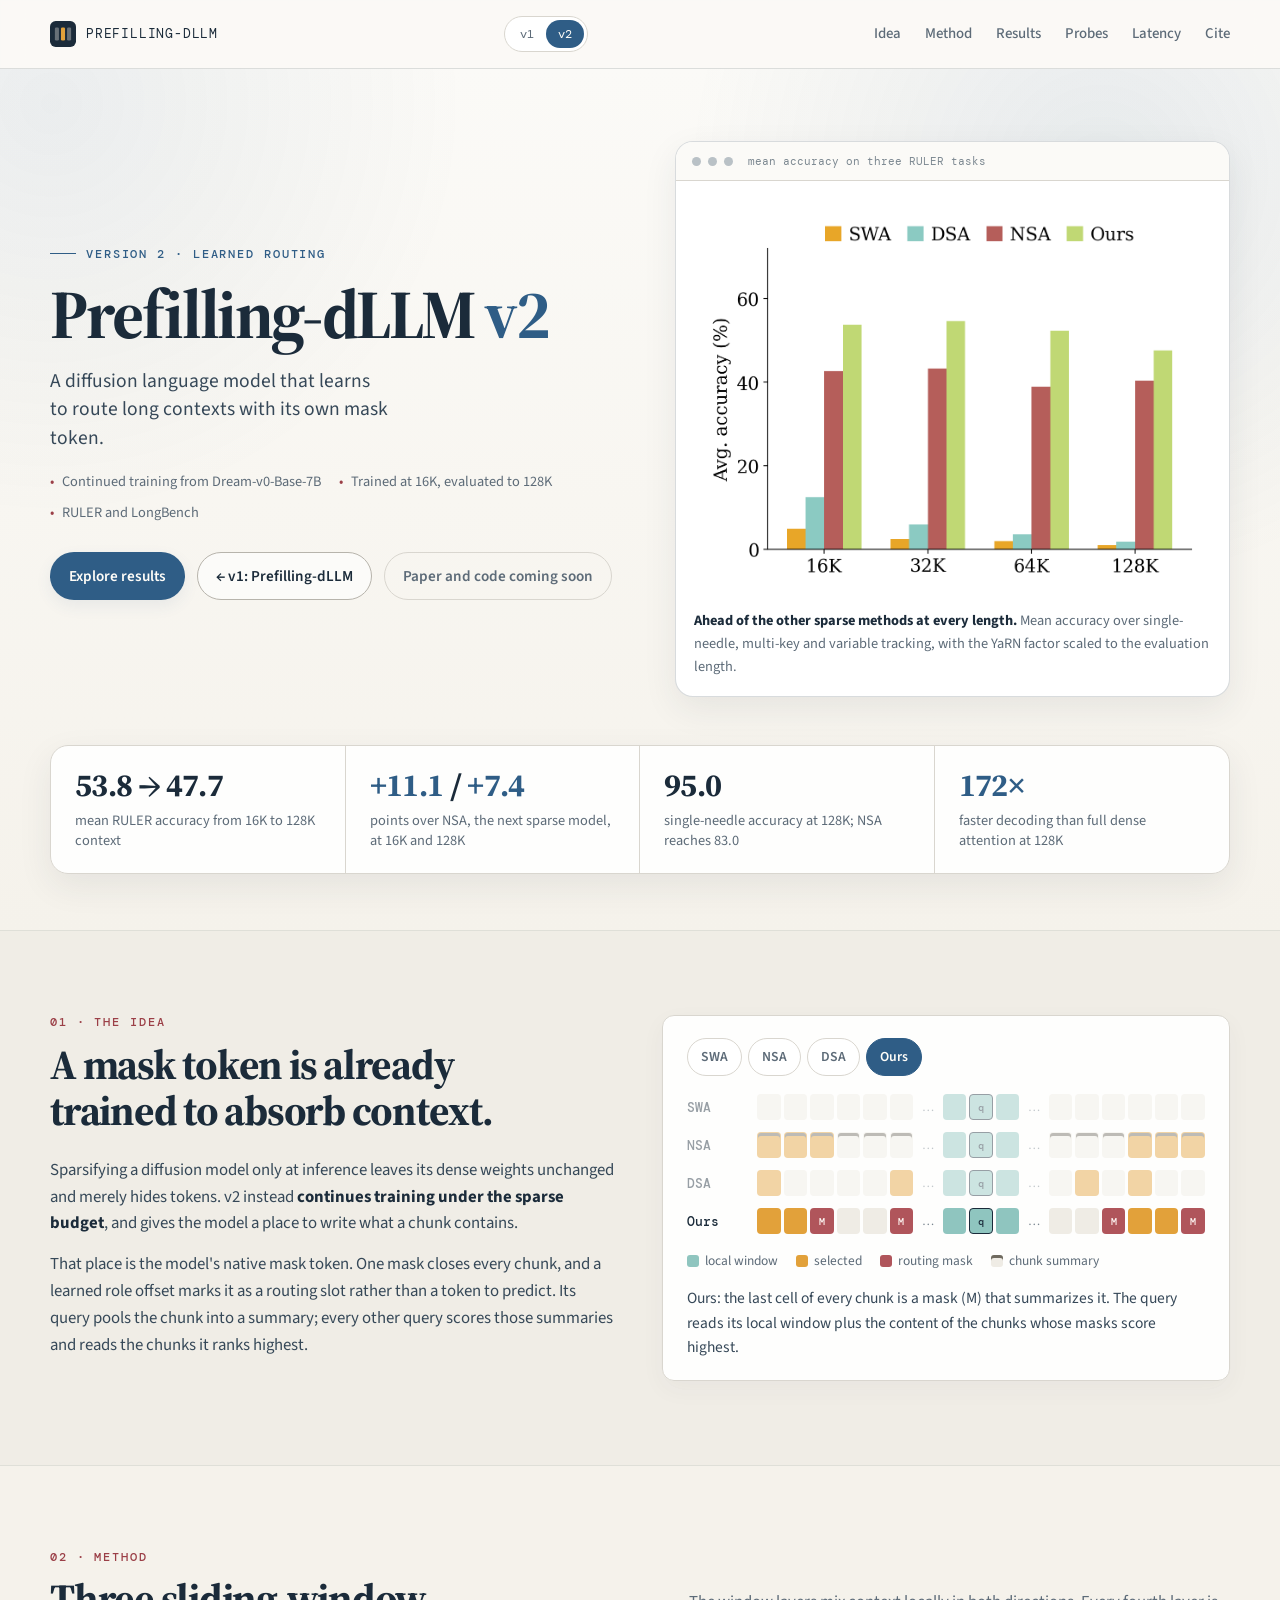
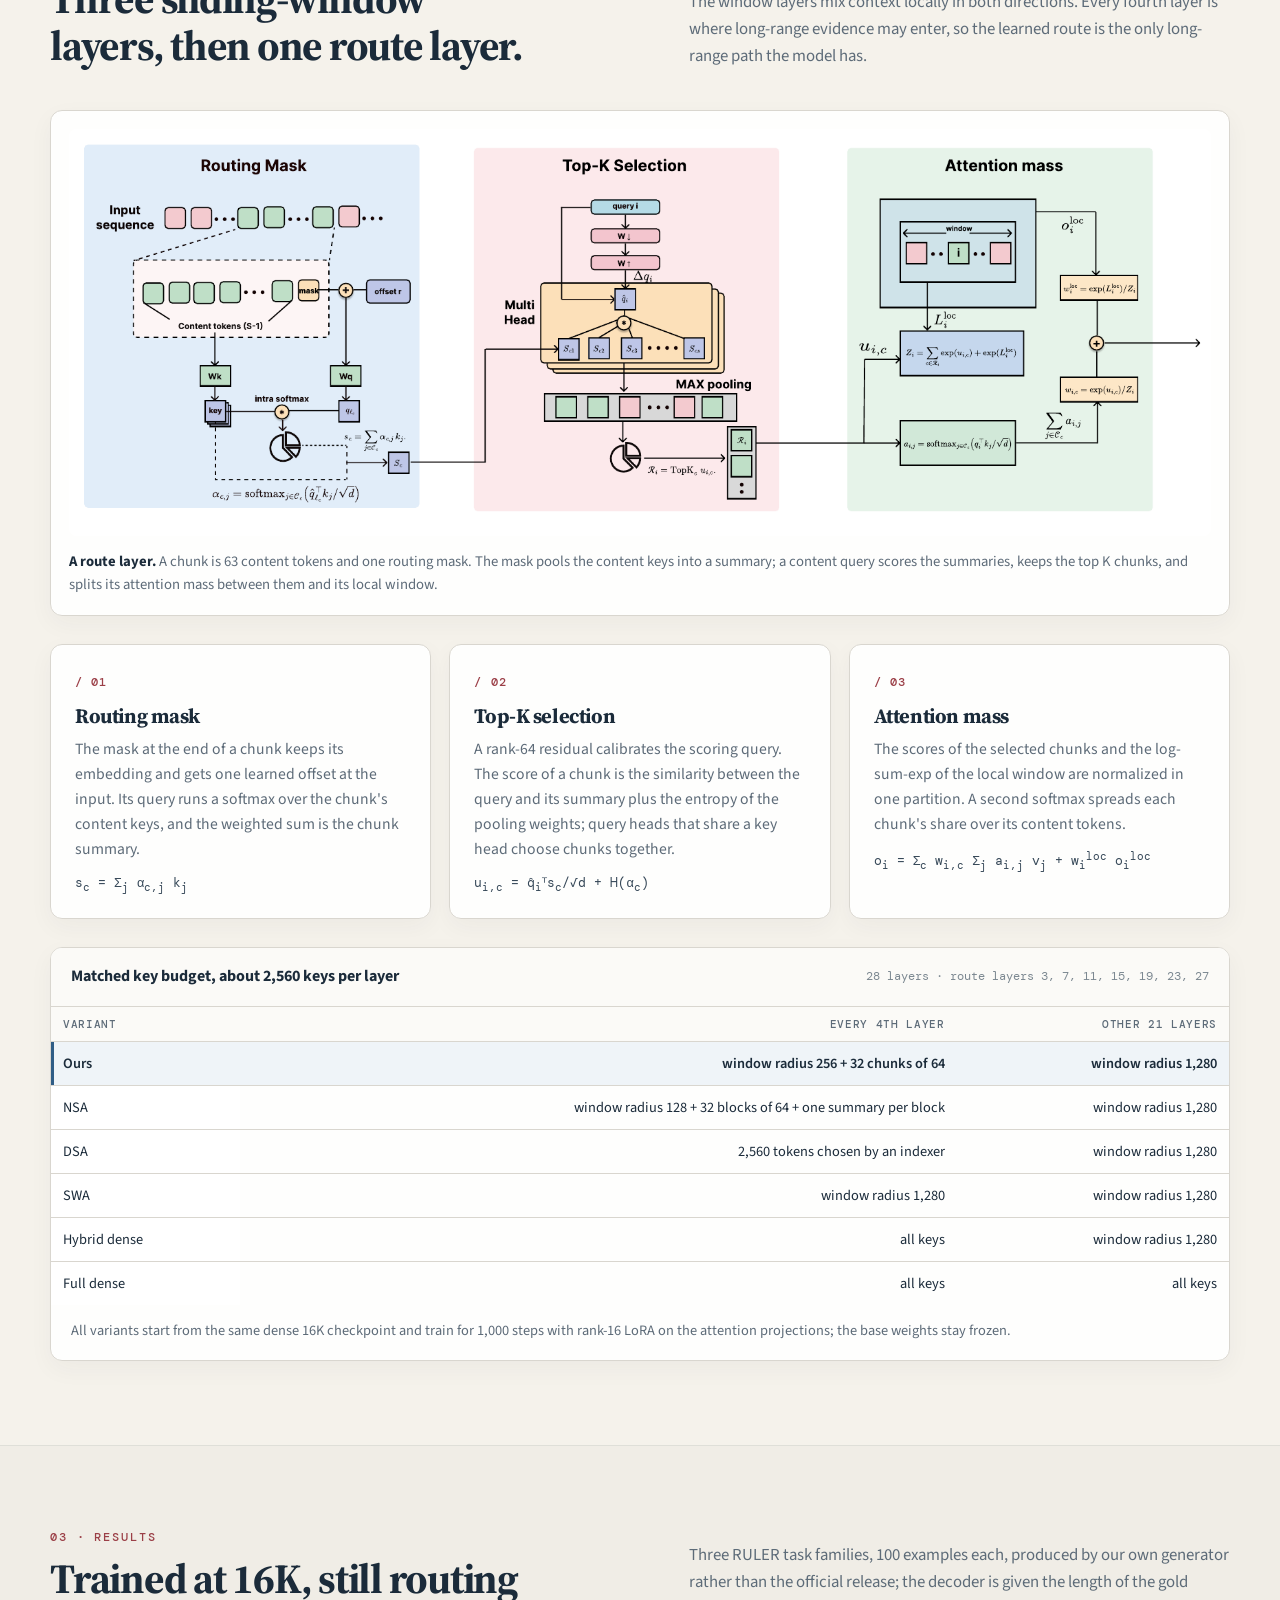
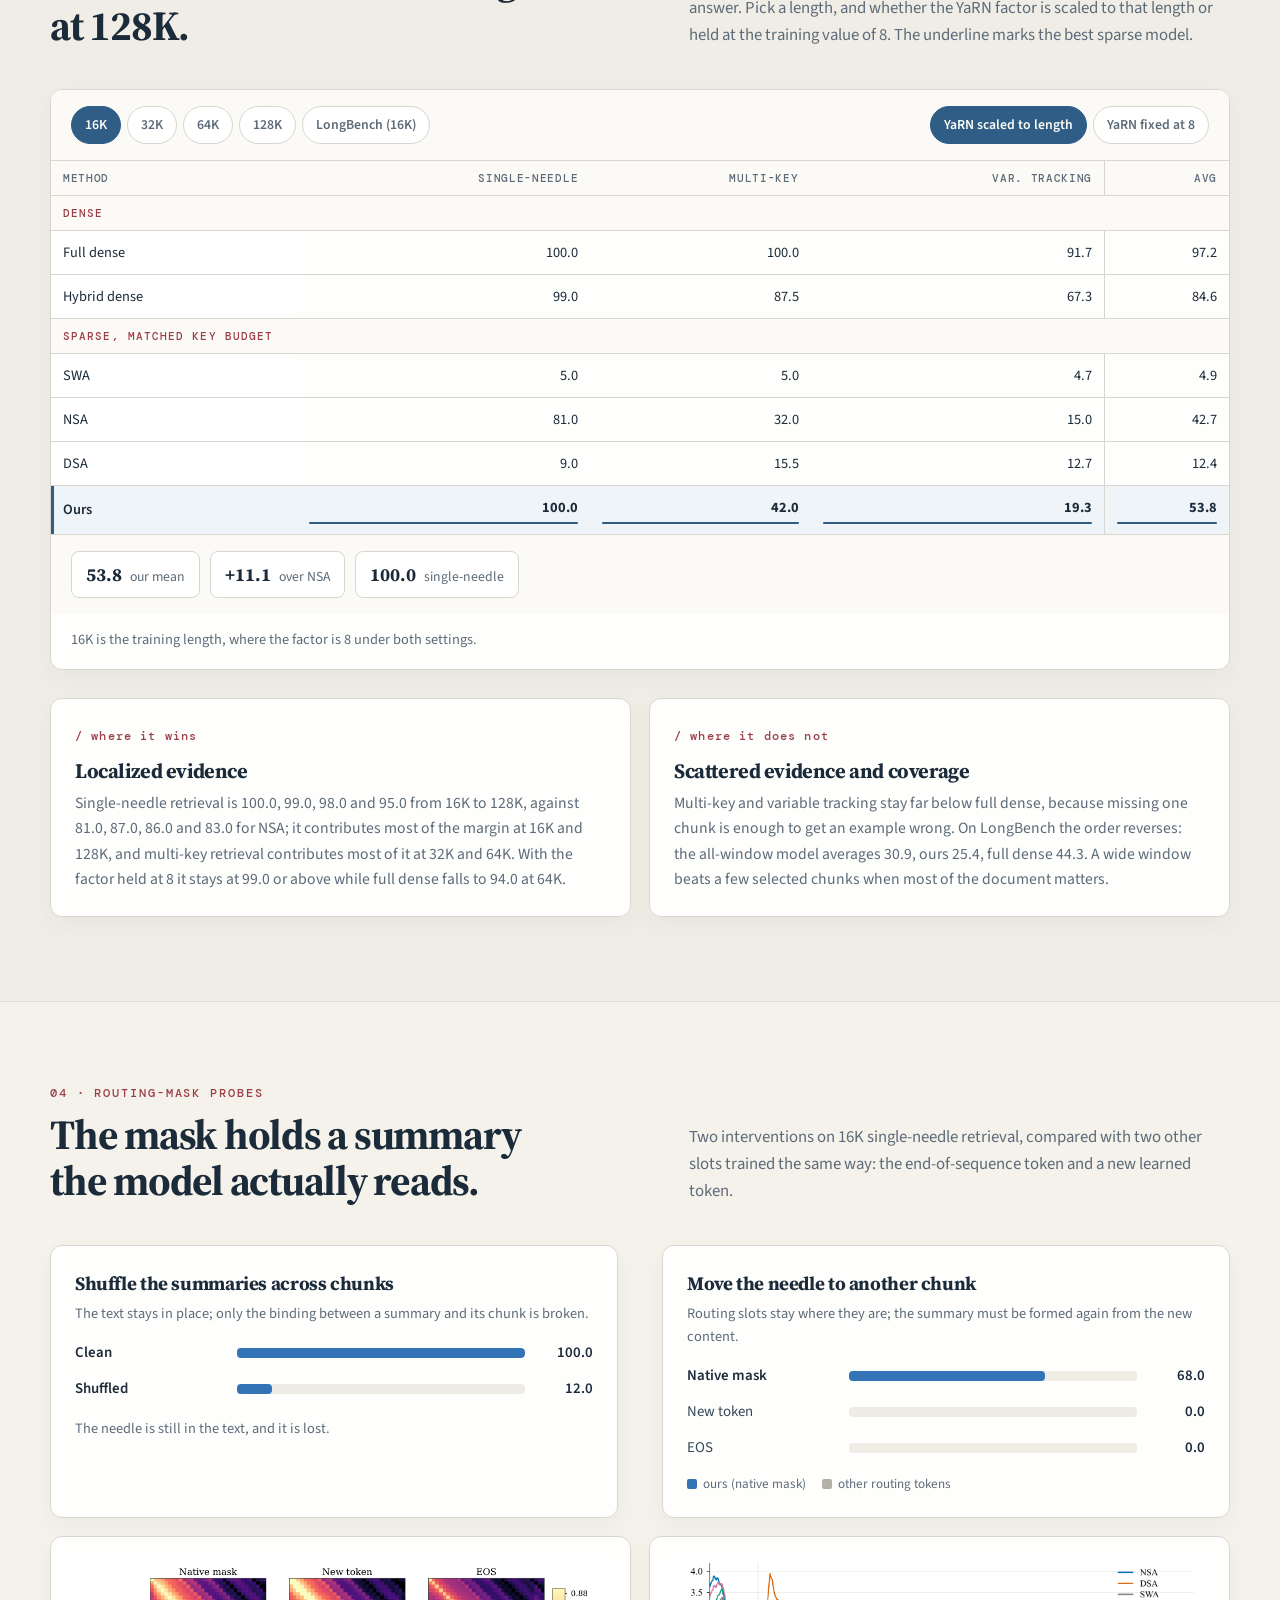
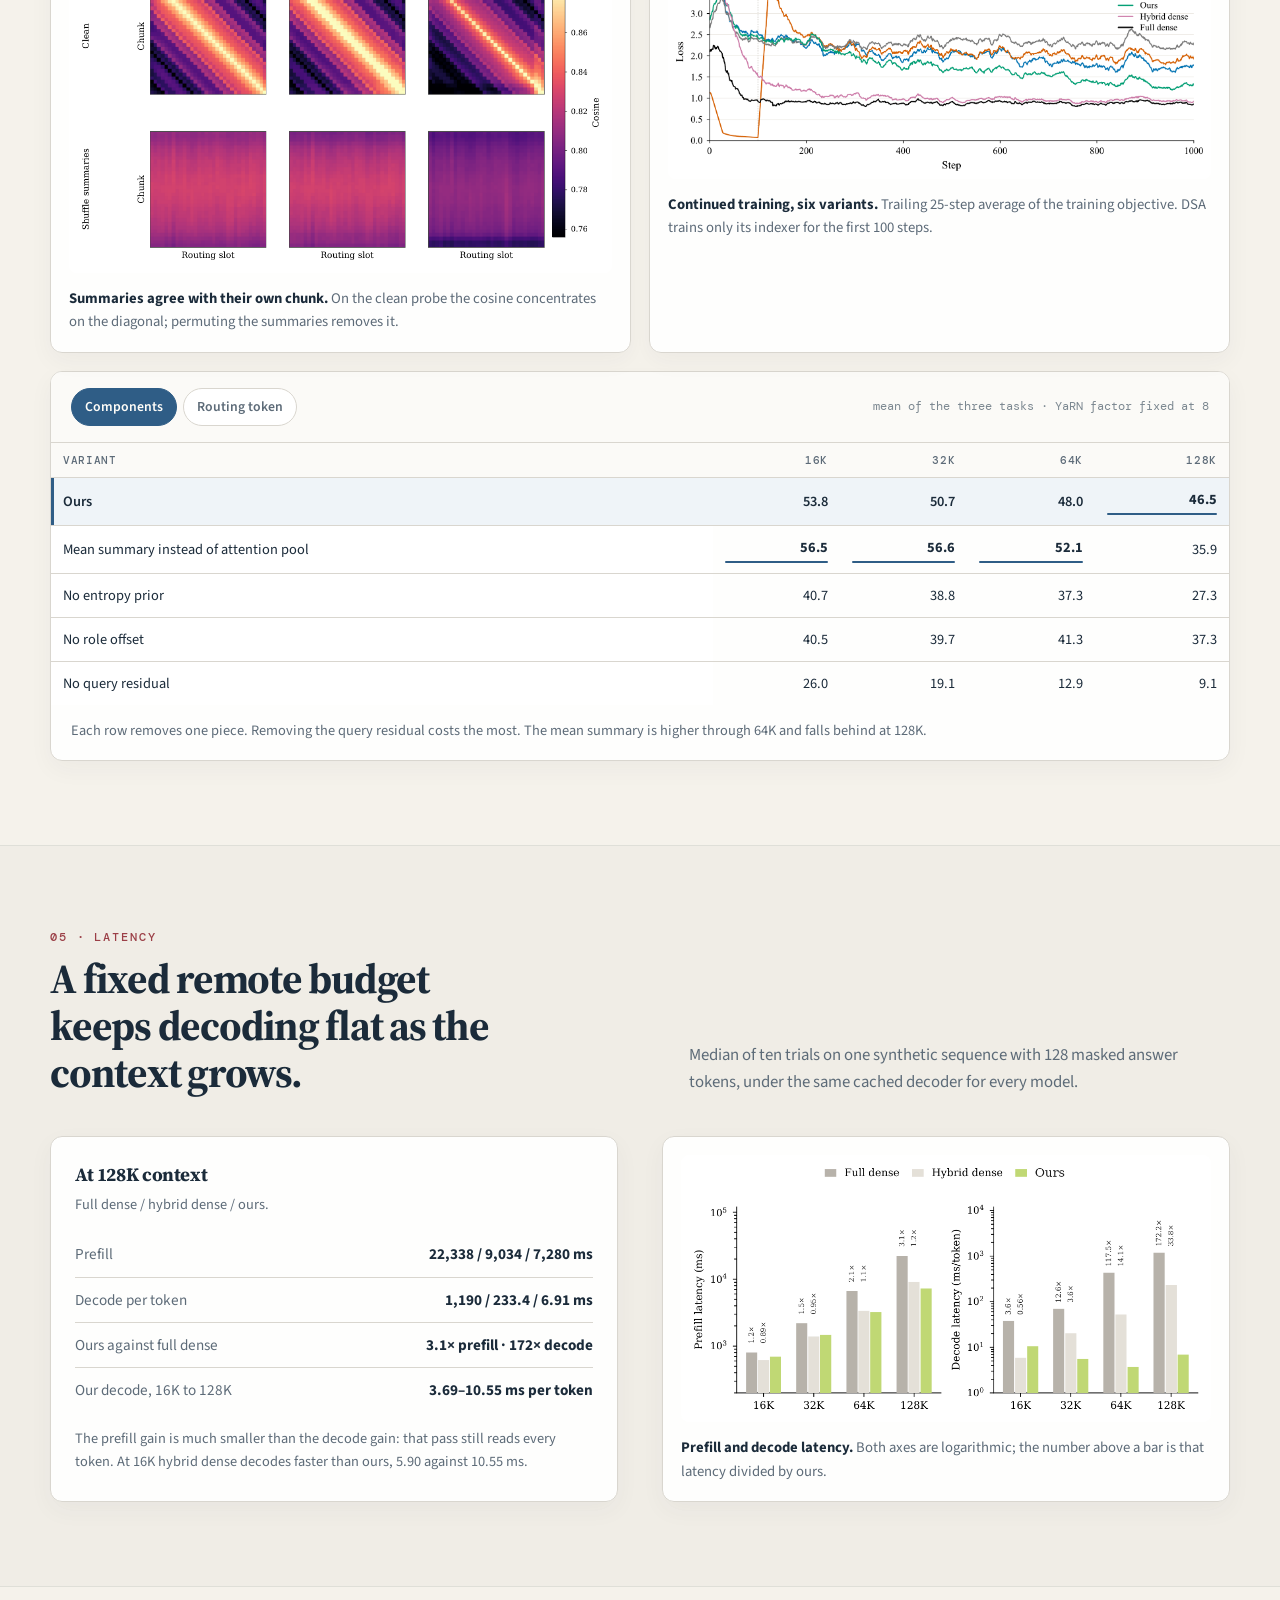
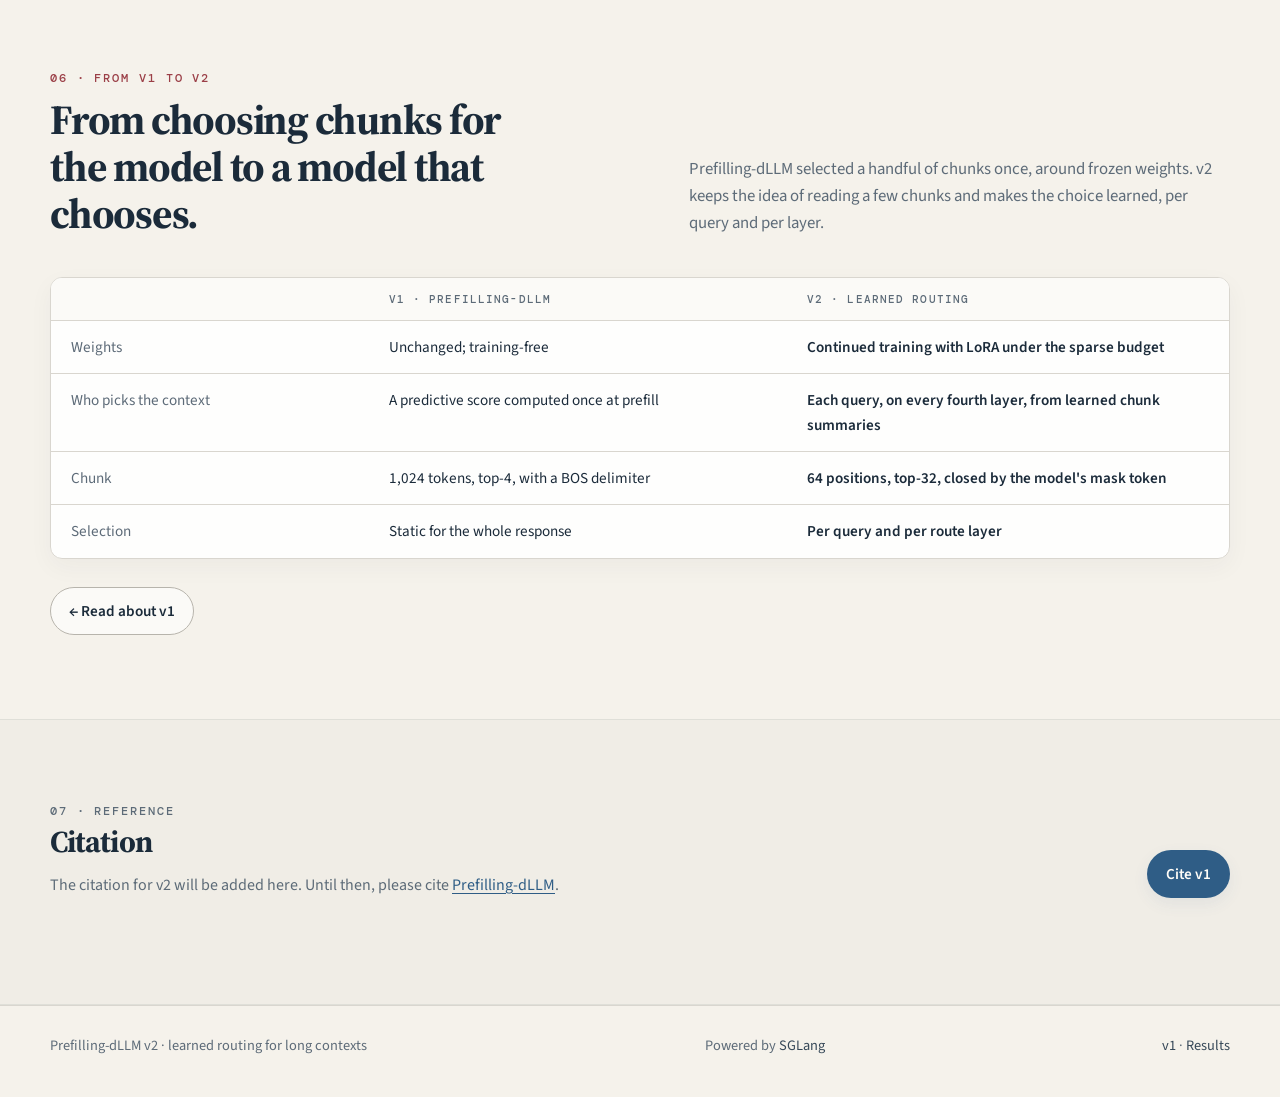
==== commit 3a7178d4: "Align the v2 page with the preprint and credit SGLang Report both ablation tables at the fixed YaRN " ====
--- a/v2/index.html
+++ b/v2/index.html
@@ -55,10 +55,10 @@
           <div class="visual-shell">
             <div class="window-bar" aria-hidden="true">
               <span class="window-dot"></span><span class="window-dot"></span><span class="window-dot"></span>
-              <span class="window-label">mean accuracy on three RULER probes</span>
+              <span class="window-label">mean accuracy on three RULER tasks</span>
             </div>
             <figure>
-              <img src="../static/images/v2/mean-accuracy.png" alt="Mean accuracy of SWA, DSA, NSA and ours on three RULER probes at 16K, 32K, 64K and 128K context">
+              <img src="../static/images/v2/mean-accuracy.png" alt="Mean accuracy of SWA, DSA, NSA and ours on three RULER tasks at 16K, 32K, 64K and 128K context">
               <figcaption class="visual-caption"><strong>Ahead of the other sparse methods at every length.</strong> Mean accuracy over single-needle, multi-key and variable tracking, with the YaRN factor scaled to the evaluation length.</figcaption>
             </figure>
           </div>
@@ -143,7 +143,7 @@
 
         <div class="feature-grid">
           <article class="feature-card card reveal"><span class="feature-index">/ 01</span><h3>Routing mask</h3><p>The mask at the end of a chunk keeps its embedding and gets one learned offset at the input. Its query runs a softmax over the chunk's content keys, and the weighted sum is the chunk summary.</p><p class="formula">s<sub>c</sub> = Σ<sub>j</sub> α<sub>c,j</sub> k<sub>j</sub></p></article>
-          <article class="feature-card card reveal"><span class="feature-index">/ 02</span><h3>Top-K selection</h3><p>A rank-64 residual calibrates the scoring query. The score of a chunk is the query's agreement with its summary plus the entropy of the pooling weights; query heads that share a key head choose chunks together.</p><p class="formula">u<sub>i,c</sub> = q̂<sub>i</sub>ᵀs<sub>c</sub>/√d + H(α<sub>c</sub>)</p></article>
+          <article class="feature-card card reveal"><span class="feature-index">/ 02</span><h3>Top-K selection</h3><p>A rank-64 residual calibrates the scoring query. The score of a chunk is the similarity between the query and its summary plus the entropy of the pooling weights; query heads that share a key head choose chunks together.</p><p class="formula">u<sub>i,c</sub> = q̂<sub>i</sub>ᵀs<sub>c</sub>/√d + H(α<sub>c</sub>)</p></article>
           <article class="feature-card card reveal"><span class="feature-index">/ 03</span><h3>Attention mass</h3><p>The scores of the selected chunks and the log-sum-exp of the local window are normalized in one partition. A second softmax spreads each chunk's share over its content tokens.</p><p class="formula">o<sub>i</sub> = Σ<sub>c</sub> w<sub>i,c</sub> Σ<sub>j</sub> a<sub>i,j</sub> v<sub>j</sub> + w<sub>i</sub><sup>loc</sup> o<sub>i</sub><sup>loc</sup></p></article>
         </div>
 
@@ -174,7 +174,7 @@
             <p class="section-kicker">03 · Results</p>
             <h2 class="section-title">Trained at 16K, still routing at 128K.</h2>
           </div>
-          <p class="section-intro">Three RULER probes, 100 examples each. Pick a length, and whether the YaRN factor is scaled to that length or held at the training value of 8. The underline marks the best sparse model.</p>
+          <p class="section-intro">Three RULER task families, 100 examples each, produced by our own generator rather than the official release; the decoder is given the length of the gold answer. Pick a length, and whether the YaRN factor is scaled to that length or held at the training value of 8. The underline marks the best sparse model.</p>
         </div>
 
         <div class="table-shell card reveal" data-table="ruler">
@@ -188,8 +188,8 @@
         </div>
 
         <div class="feature-grid two">
-          <article class="feature-card card reveal"><span class="feature-index">/ where it wins</span><h3>Localized evidence</h3><p>The margin is carried by single-needle retrieval: 100.0, 99.0, 98.0 and 95.0 from 16K to 128K, against 81.0, 87.0, 86.0 and 83.0 for NSA. With the factor held at 8 it stays at 99.0 or above while full dense falls to 94.0 at 64K.</p></article>
-          <article class="feature-card card reveal"><span class="feature-index">/ where it does not</span><h3>Scattered evidence and coverage</h3><p>Multi-key and variable tracking stay far below full dense, because one missed chunk fails the example. On LongBench the order reverses: the all-window model averages 30.9, ours 25.4, full dense 44.3. A wide window beats a few selected chunks when most of the document matters.</p></article>
+          <article class="feature-card card reveal"><span class="feature-index">/ where it wins</span><h3>Localized evidence</h3><p>Single-needle retrieval is 100.0, 99.0, 98.0 and 95.0 from 16K to 128K, against 81.0, 87.0, 86.0 and 83.0 for NSA; it contributes most of the margin at 16K and 128K, and multi-key retrieval contributes most of it at 32K and 64K. With the factor held at 8 it stays at 99.0 or above while full dense falls to 94.0 at 64K.</p></article>
+          <article class="feature-card card reveal"><span class="feature-index">/ where it does not</span><h3>Scattered evidence and coverage</h3><p>Multi-key and variable tracking stay far below full dense, because missing one chunk is enough to get an example wrong. On LongBench the order reverses: the all-window model averages 30.9, ours 25.4, full dense 44.3. A wide window beats a few selected chunks when most of the document matters.</p></article>
         </div>
       </div>
     </section>
@@ -314,6 +314,7 @@
   <footer class="footer">
     <div class="footer-inner">
       <span>Prefilling-dLLM v2 · learned routing for long contexts</span>
+      <span>Powered by <a href="https://github.com/sgl-project/sglang" target="_blank" rel="noopener noreferrer">SGLang</a></span>
       <span><a href="../">v1</a> · <a href="#results">Results</a></span>
     </div>
   </footer>
@@ -409,24 +410,24 @@
         ablation: {
           tabs: [
             { label: 'Components', columns: ['16K', '32K', '64K', '128K'], rowHeader: 'Variant',
-              note: 'mean of the three probes · YaRN scaled to length',
+              note: 'mean of the three tasks · YaRN factor fixed at 8',
               groups: [{ rank: true, rows: [
-                { name: 'Ours', ours: true, values: [53.8, 54.7, 52.3, 47.7] },
-                { name: 'Mean summary instead of attention pool', values: [49.9, 43.3, 40.3, 35.0] },
-                { name: 'No entropy prior', values: [40.7, 38.8, 37.3, 27.1] },
-                { name: 'No query residual', values: [27.2, 19.1, 12.9, 6.3] },
-                { name: 'No role offset', values: [11.5, 9.0, 6.0, 4.8] }
+                { name: 'Ours', ours: true, values: [53.8, 50.7, 48.0, 46.5] },
+                { name: 'Mean summary instead of attention pool', values: [56.5, 56.6, 52.1, 35.9] },
+                { name: 'No entropy prior', values: [40.7, 38.8, 37.3, 27.3] },
+                { name: 'No role offset', values: [40.5, 39.7, 41.3, 37.3] },
+                { name: 'No query residual', values: [26.0, 19.1, 12.9, 9.1] }
               ] }],
-              caption: 'Each row removes one piece. The role offset is what marks the mask as a routing slot: without it the mean falls to 11.5 at 16K.'
+              caption: 'Each row removes one piece. Removing the query residual costs the most. The mean summary is higher through 64K and falls behind at 128K.'
             },
             { label: 'Routing token', columns: ['16K', '32K', '64K', '128K'], rowHeader: 'Token in the routing slot',
-              note: 'mean of the three probes · YaRN scaled to length',
+              note: 'mean of the three tasks · YaRN factor fixed at 8',
               groups: [{ rank: true, rows: [
-                { name: 'Native mask (ours)', ours: true, values: [53.8, 54.7, 52.3, 47.7] },
-                { name: 'New learned token', values: [41.3, 40.1, 40.1, 31.0] },
-                { name: 'EOS', values: [10.0, 4.6, 4.1, null] }
+                { name: 'Native mask (ours)', ours: true, values: [53.8, 50.7, 48.0, 46.5] },
+                { name: 'New learned token', values: [38.9, 37.9, 39.9, 30.7] },
+                { name: 'EOS', values: [37.5, 36.2, 31.8, 22.8] }
               ] }],
-              caption: 'The same recipe with another token in the routing slot. The 128K run with EOS was not run.'
+              caption: 'The same recipe with another token in the routing slot, in training and at evaluation. Both replacements lose most multi-key retrieval.'
             }
           ]
         }
